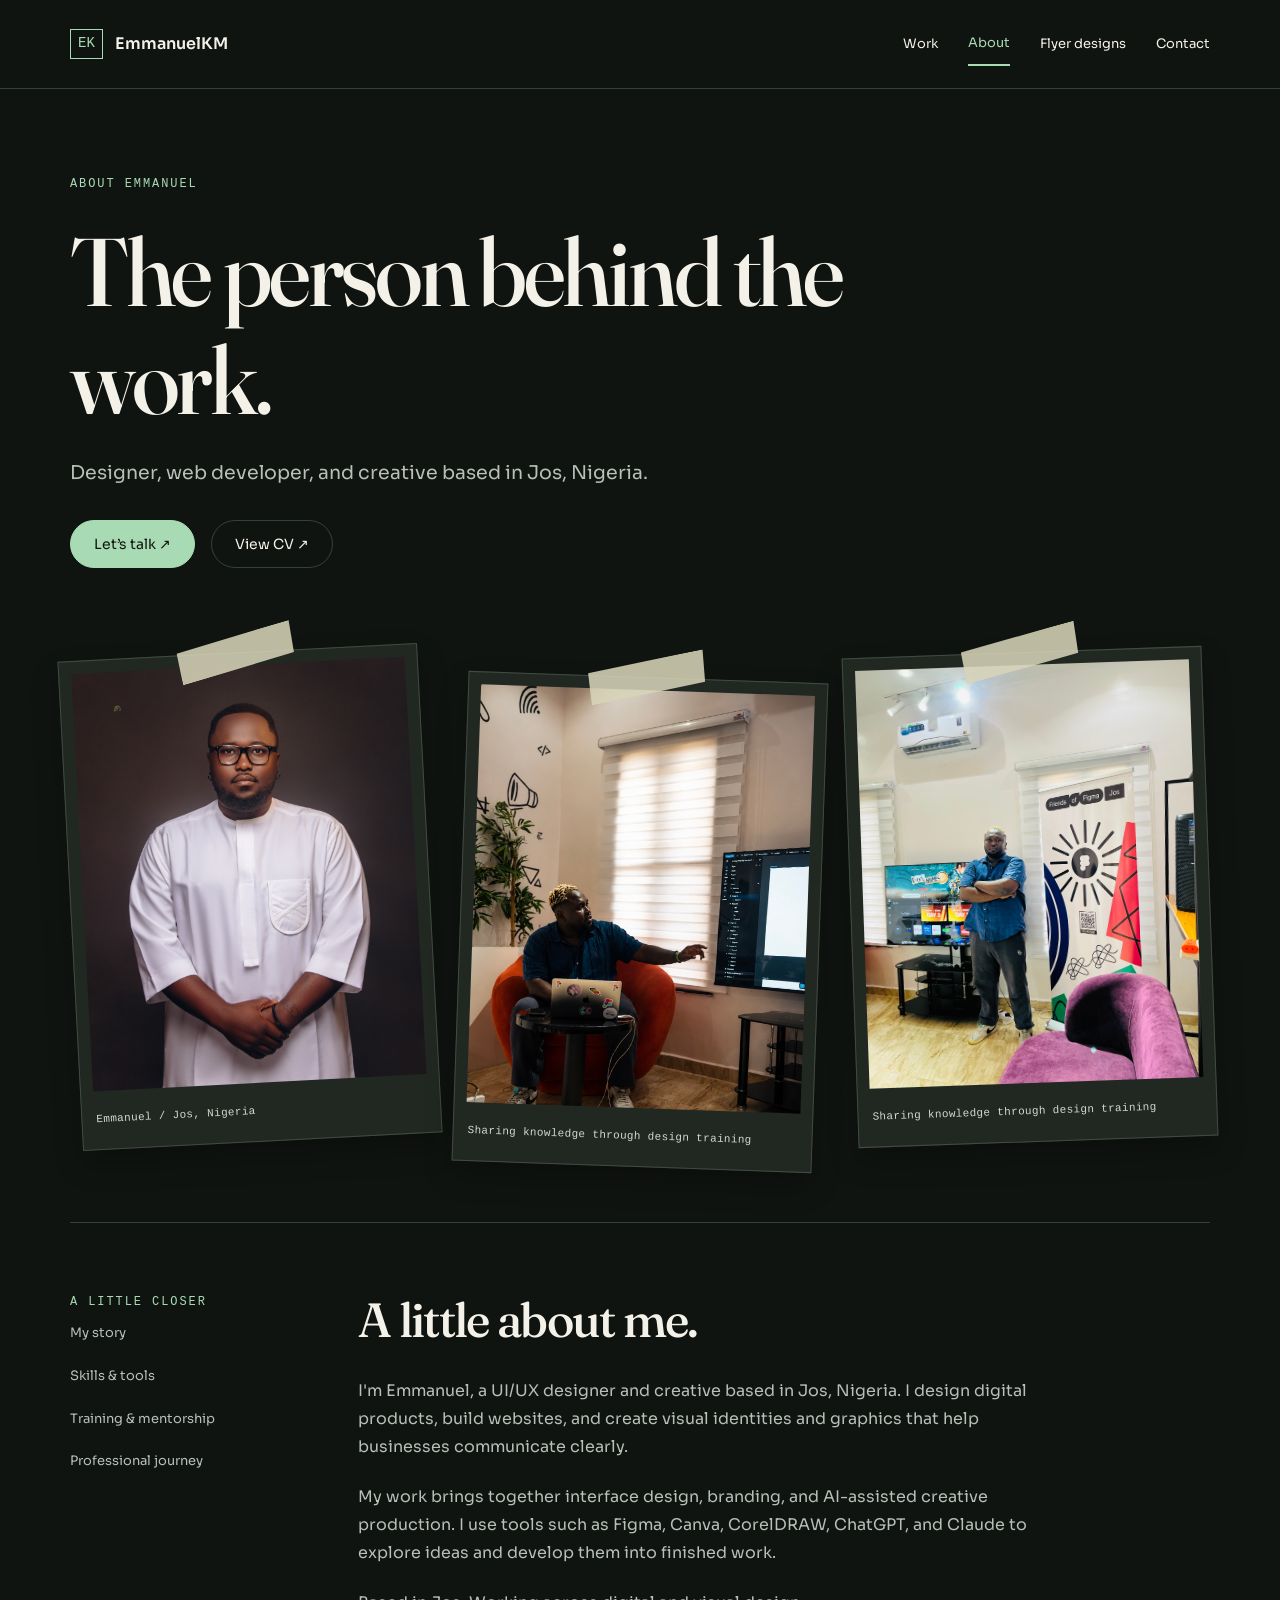
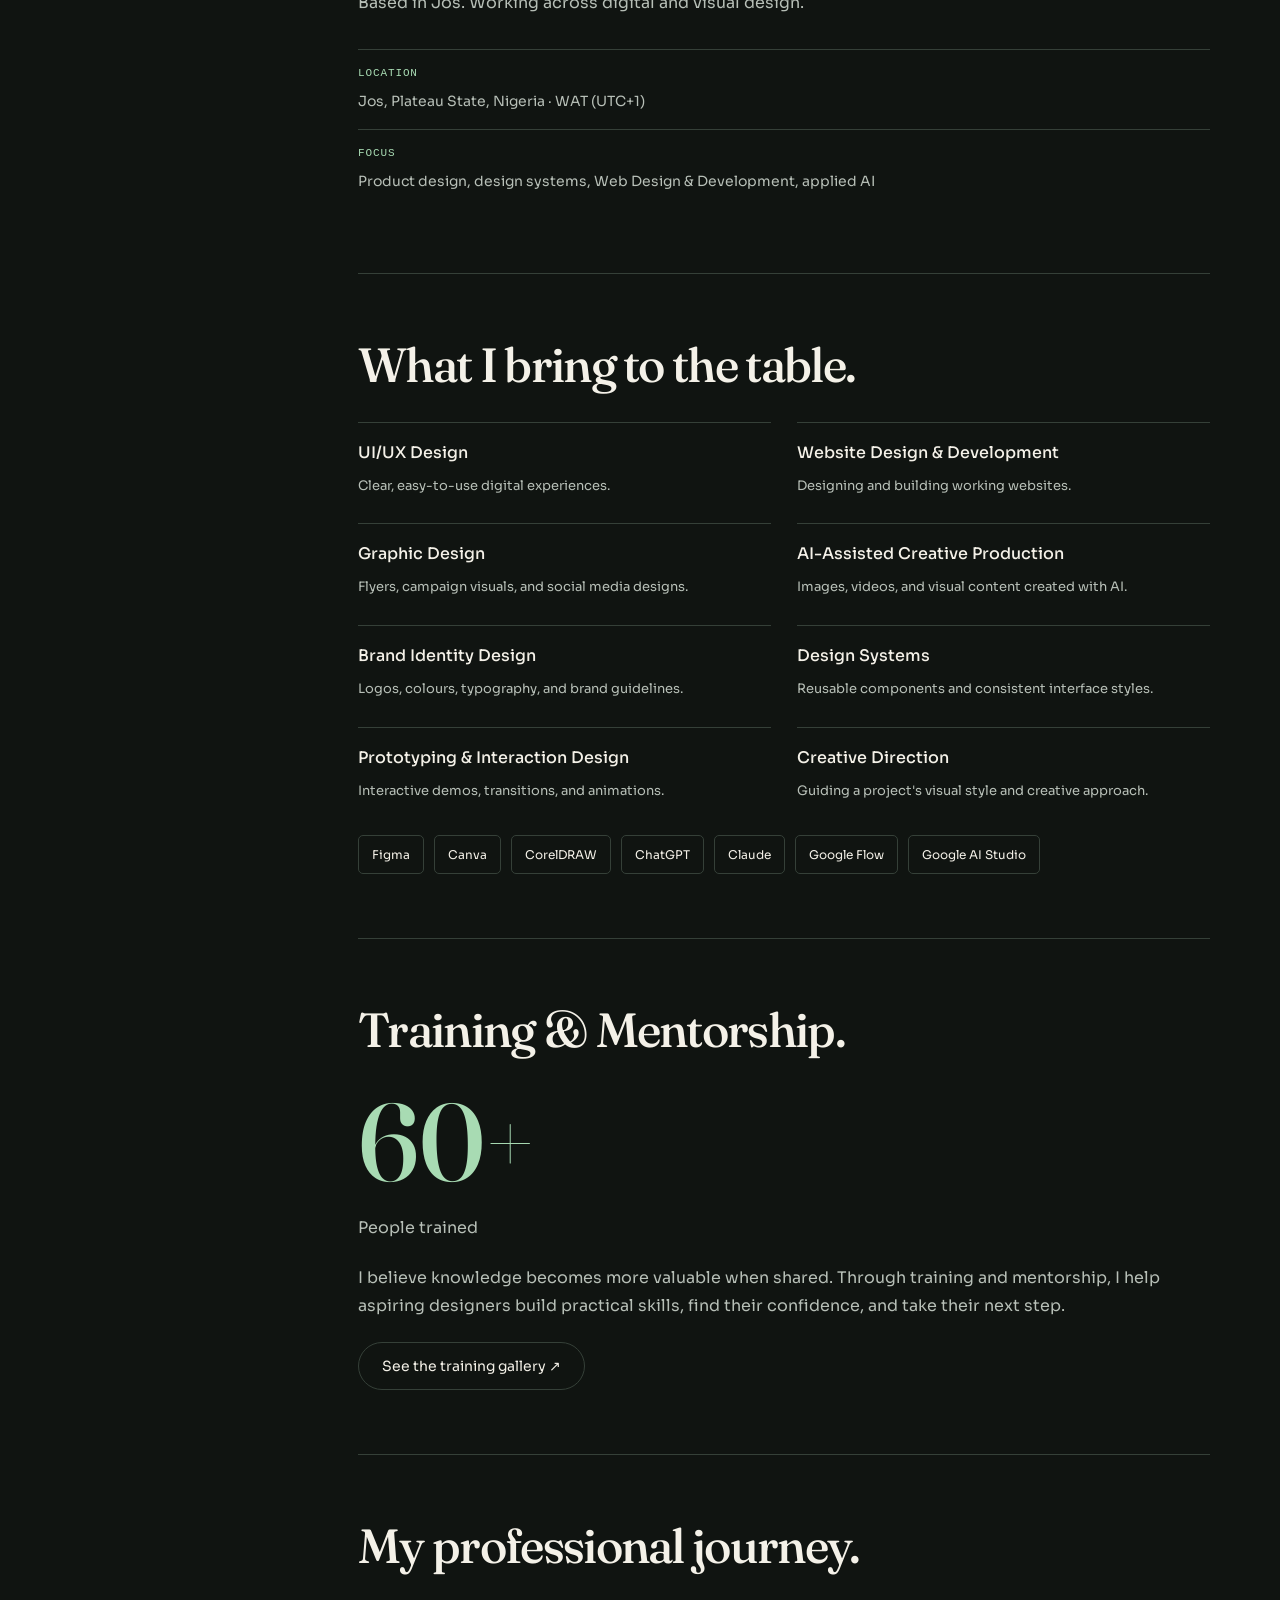
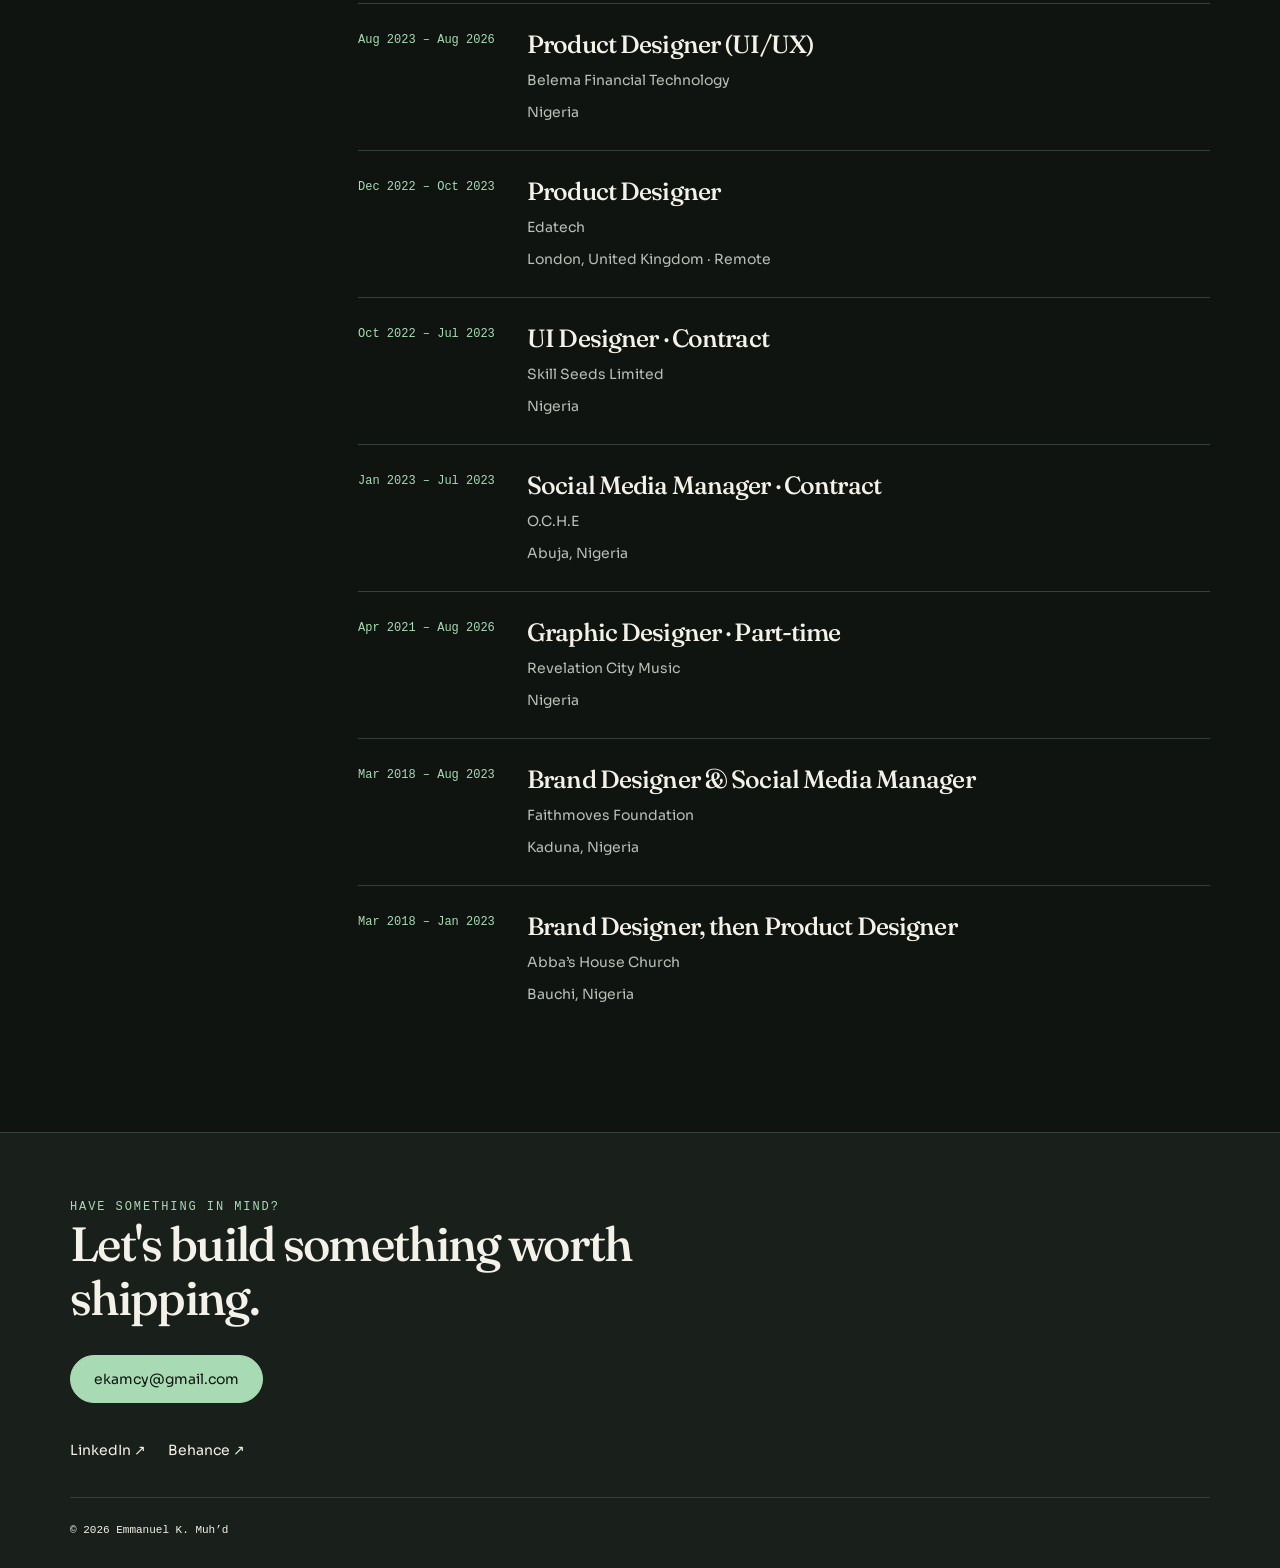
==== about.html @ 8c44e09f "Create dedicated editorial About page with editable story and experience" ====
<!doctype html>
<html lang="en">
<head>
  <meta charset="utf-8">
  <meta name="viewport" content="width=device-width,initial-scale=1">
  <title>About — EmmanuelKM</title>
  <meta name="description" content="Meet Emmanuel, a UI/UX designer, web developer and creative based in Jos, Nigeria. Explore his work, skills and professional journey.">
  <link rel="canonical" href="https://emmanuelkm.netlify.app/about.html">
  <link rel="preconnect" href="https://fonts.googleapis.com">
  <link rel="stylesheet" href="https://fonts.googleapis.com/css2?family=Fraunces:opsz,wght@9..144,400;9..144,500&family=Sora:wght@400;500;600&display=swap">
  <link rel="stylesheet" href="/about.css">
</head>
<body>
  <a class="skip" href="#main">Skip to content</a>

  <header>
    <div class="wrap nav">
      <a class="brand" href="/" aria-label="EmmanuelKM home">
        <span class="monogram" id="brandMark">EK</span>
        <span id="brandName">EmmanuelKM</span>
      </a>
      <button class="menu" id="menu"
        aria-expanded="false" aria-controls="navigation">Menu</button>
      <nav id="navigation" aria-label="Main navigation">
        <a href="/#work">Work</a>
        <a href="/about.html" aria-current="page">About</a>
        <a href="/#flyers">Flyer designs</a>
        <a href="/#contact">Contact</a>
      </nav>
    </div>
  </header>

  <main id="main" class="wrap">
    <section class="hero">
      <div class="eyebrow" id="eyebrow">ABOUT EMMANUEL</div>
      <h1 id="title">The person behind the work.</h1>
      <p class="intro" id="intro">
        Designer, web developer, and creative based in Jos, Nigeria.
      </p>
      <div class="actions">
        <a class="button primary" href="/#contact">Let’s talk ↗</a>
        <a class="button" id="cv" hidden>View CV ↗</a>
      </div>
      <div class="photos" id="photos"></div>
    </section>

    <div class="layout">
      <aside class="contents" aria-label="On this page">
        <div class="eyebrow">A LITTLE CLOSER</div>
        <a href="#story">My story</a>
        <a href="#skills">Skills & tools</a>
        <a href="#training">Training & mentorship</a>
        <a href="#journey">Professional journey</a>
      </aside>

      <div>
        <section class="chapter" id="story">
          <h2 id="storyTitle">A little about me.</h2>
          <div class="prose" id="bio"></div>
          <p id="note"></p>
          <dl class="specs" id="specs"></dl>
        </section>

        <div id="chapters"></div>

        <section class="chapter" id="skills">
          <h2>What I bring to the table.</h2>
          <div class="skillgrid" id="skillsList"></div>
          <div class="tools" id="tools" aria-label="Tools I use"></div>
        </section>

        <section class="chapter" id="training">
          <h2 id="trainingTitle">Training & mentorship.</h2>
          <div class="count" id="count"></div>
          <p id="countLabel">People trained</p>
          <p id="trainingIntro"></p>
          <a class="button" href="/#trainingMentorship">
            See the training gallery ↗
          </a>
        </section>

        <section class="chapter" id="journey">
          <h2>My professional journey.</h2>
          <div id="experience"></div>
        </section>
      </div>
    </div>

    <noscript>
      <p>
        I'm Emmanuel, a UI/UX designer and creative based in Jos, Nigeria.
        For my experience and work, please
        <a href="/#contact">get in touch</a>.
      </p>
    </noscript>
  </main>

  <footer class="footer">
    <div class="wrap">
      <div class="eyebrow">HAVE SOMETHING IN MIND?</div>
      <h2 id="contactTitle">Let’s build something worth shipping.</h2>
      <a class="button primary" id="email" href="/#contact">
        Get in touch
      </a>
      <div class="footerlinks" id="social"></div>
      <div class="copyright" id="copyright">EmmanuelKM</div>
    </div>
  </footer>

  <script id="initialData" type="application/json">{"brand": {"initials": "EK", "name": "EmmanuelKM"}, "hero": {"eyebrow": "BASED IN JOS, PLATEAU STATE, NIGERIA · OPEN TO SELECT PROJECTS", "name": "Emmanuel K. Muh’d", "role": "Product & UI/UX designer building interfaces, design systems, and the AI-assisted tools that speed up creative work.", "disciplines": ["UI/UX & Product Design", "Web Design & Development", "AI-Assisted Creative Solutions", "Graphic Design", "Creative Direction & Strategy"], "primaryCta": {"label": "View selected work", "href": "#work"}, "secondaryCta": {"label": "Get in touch", "href": "#contact"}}, "about": {"frameLabel": "Frame — Profile", "bio": ["I'm Emmanuel, a UI/UX designer and creative based in Jos, Nigeria. I design digital products, build websites, and create visual identities and graphics that help businesses communicate clearly.", "My work brings together interface design, branding, and AI-assisted creative production. I use tools such as Figma, Canva, CorelDRAW, ChatGPT, and Claude to explore ideas and develop them into finished work."], "initials": "EK", "photo": "/content/uploads/img_3716-1.jpg", "note": "Based in Jos. Working across digital and visual design.", "sectionTag": "01 — About", "specs": [{"key": "LOCATION", "value": "Jos, Plateau State, Nigeria · WAT (UTC+1)"}, {"key": "FOCUS", "value": "Product design, design systems, Web Design & Development, applied AI"}], "title": "A little about me.", "frameRatio": "4:5"}, "work": {"sectionTag": "02 — Selected work", "title": "Selected Projects", "note": "A selection of websites and digital experiences I've designed.", "items": [{"frame": "FRAME 01", "published": true, "title": "Ineba Gogo MFB", "tags": ["Fintech", "Design systems"], "caseStudy": {"role": "Website Designer — responsible for the website’s visual design and interface layouts.", "problem": "Ineba Gogo Microfinance Bank needed a new website where prospective customers could find the business, understand its services, and learn how to open an account. The design needed to introduce the bank clearly and make its personal and business banking offerings easy to explore.", "decisions": "I organised the content into distinct sections covering the bank, its services, its values, and its banking products. This gives visitors a clear path from learning about the business to exploring a relevant service.\n\nThe interface combines dark backgrounds, lighter content sections, and bright accents to distinguish information and highlight calls to action. Product cards separate personal and business banking, while icons support the service descriptions and values.\n\nOn mobile, the content follows a single-column layout with stacked cards and a compact navigation menu.", "result": "The new website gave people a place to discover the bank, understand what it offers, and find a route to opening an account. It established an online presence that supports both learning about the business and taking the next step towards becoming a customer.", "gallery": [{"image": "/content/uploads/img_1887.jpg", "caption": "Mobile overview introducing the bank and its financial services"}, {"image": "/content/uploads/img_1888.jpg", "caption": "Core values presented as individual cards on mobile."}, {"image": "/content/uploads/img_1889.jpg", "caption": "Mobile product cards for exploring personal and business banking."}]}, "link": "https://igmfb.com/", "image": "/content/uploads/screenshot-2026-09-25-at-11.08.40 am.png", "description": "A new website for Ineba Gogo Microfinance Bank, helping visitors discover the bank, understand its services, and take the next step towards opening an account.", "category": "UI/UX & PRODUCT"}, {"frame": "FRAME 02", "category": "FINTECH WEBSITE DESIGN ", "title": "Belema Fintech Website", "description": "I designed the Belema Fintech website to showcase its payment solutions and build confidence with potential business clients. The design pairs a dark interface with vibrant lime accents, bold typography, and technology-inspired imagery to create a modern visual identity. Clear navigation, prominent trust indicators, and a focused “Talk to Sales” call to action help visitors explore the company’s offerings and connect with its team.", "tags": ["Fintech", "Website design"], "link": "https://belemafintech.com/", "image": "/content/uploads/screenshot-2026-09-25-at-12.29.29 pm.png"}, {"frame": "FRAME 03", "category": "AI & GRAPHIC DESIGN", "title": "Generative brand toolkit", "description": "An internal tool that turns a brand's tokens into on-demand social templates, pairing a layout model with a human-in-the-loop review step.", "tags": ["AI tooling", "Brand systems"], "link": "#contact", "published": false}, {"frame": "FRAME 04", "category": "CREATIVE DIRECTION", "title": "Product launch direction", "description": "Creative direction for a fintech product launch — naming, visual system, and the campaign that introduced it to market.", "tags": ["Strategy", "Campaign"], "link": "#contact", "published": false}]}, "skills": {"sectionTag": "Skills & tools", "title": "What I do. What I use.", "note": "Design, development, and creative production.", "groups": [{"name": "My skills", "swatch": "accent", "items": [{"label": "UI/UX Design", "tag": "Clear, easy-to-use digital experiences."}, {"label": "Website Design & Development", "tag": "Designing and building working websites."}, {"label": "Graphic Design", "tag": "Flyers, campaign visuals, and social media designs."}, {"label": "AI-Assisted Creative Production", "tag": "Images, videos, and visual content created with AI."}, {"label": "Brand Identity Design", "tag": "Logos, colours, typography, and brand guidelines."}, {"label": "Design Systems", "tag": "Reusable components and consistent interface styles."}, {"label": "Prototyping & Interaction Design", "tag": "Interactive demos, transitions, and animations."}, {"label": "Creative Direction", "tag": "Guiding a project's visual style and creative approach."}]}, {"name": "Tools I use", "swatch": "accent", "items": [{"label": "Figma", "tag": "Figma"}, {"label": "Canva", "tag": "Canva"}, {"label": "CorelDRAW", "tag": "CorelDRAW"}, {"label": "ChatGPT", "tag": "ChatGPT"}, {"label": "Claude", "tag": "Claude"}, {"label": "Google Flow", "tag": "Google Flow"}, {"label": "Google AI Studio", "tag": "Google AI Studio"}]}]}, "contact": {"sectionTag": "04 — Contact", "title": "Let's build something worth shipping.", "email": "ekamcy@gmail.com", "links": [{"label": "Instagram", "href": "#"}, {"label": "X / Twitter", "href": "#"}, {"label": "LinkedIn", "href": "https://www.linkedin.com/in/emmanuel-k-b25b15231"}, {"label": "Behance", "href": "https://www.behance.net/elkamcy"}], "status": "OPEN TO SELECT PROJECTS", "copyright": "© 2026 Emmanuel K. Muh’d", "cv": "/content/uploads/emmanuel_kamal_muhammed_cv.pdf", "phone": "+234 813 040 0445"}, "flyers": {"items": [{"image": "/content/uploads/mauludd.png", "title": "Maulud Flyer Design"}]}, "training": {"title": "Training & Mentorship.", "count": 60, "showPlus": true, "introduction": "I believe knowledge becomes more valuable when shared. Through training and mentorship, I help aspiring designers build practical skills, find their confidence, and take their next step.", "photos": [{"focus": "center", "image": "/content/uploads/47ef7b2b-fc54-4b06-a80f-74c30d56b724.jpg"}, {"focus": "center", "image": "/content/uploads/img_0633.jpg"}, {"focus": "center", "image": "/content/uploads/59e5b7ad-2c59-4bef-b345-a58ae338b1af.jpg"}, {"focus": "center", "image": "/content/uploads/img_1878.jpg"}, {"focus": "center", "image": "/content/uploads/img_1879.jpg"}, {"focus": "center", "image": "/content/uploads/img_1880.jpg"}]}, "aboutPage": {"title": "The person behind the work.", "eyebrow": "ABOUT EMMANUEL", "intro": "Designer, web developer, and creative based in Jos, Nigeria.", "storyTitle": "A little about me.", "chapters": [], "photos": [{"image": "/content/uploads/img_3716-1.jpg", "caption": "Emmanuel / Jos, Nigeria", "focus": "center"}, {"image": "/content/uploads/47ef7b2b-fc54-4b06-a80f-74c30d56b724.jpg", "caption": "Sharing knowledge through design training", "focus": "center"}, {"image": "/content/uploads/img_0633.jpg", "caption": "Sharing knowledge through design training", "focus": "center"}], "experience": [{"company": "Belema Financial Technology", "role": "Product Designer (UI/UX)", "dates": "Aug 2023 – Aug 2026", "location": "Nigeria"}, {"company": "Edatech", "role": "Product Designer", "dates": "Dec 2022 – Oct 2023", "location": "London, United Kingdom · Remote"}, {"company": "Skill Seeds Limited", "role": "UI Designer · Contract", "dates": "Oct 2022 – Jul 2023", "location": "Nigeria"}, {"company": "O.C.H.E", "role": "Social Media Manager · Contract", "dates": "Jan 2023 – Jul 2023", "location": "Abuja, Nigeria"}, {"company": "Revelation City Music", "role": "Graphic Designer · Part-time", "dates": "Apr 2021 – Aug 2026", "location": "Nigeria"}, {"company": "Faithmoves Foundation", "role": "Brand Designer & Social Media Manager", "dates": "Mar 2018 – Aug 2023", "location": "Kaduna, Nigeria"}, {"company": "Abba’s House Church", "role": "Brand Designer, then Product Designer", "dates": "Mar 2018 – Jan 2023", "location": "Bauchi, Nigeria"}]}}</script>
  <script src="/about.js" defer></script>
</body>
</html>
---- about.css ----
:root {
  color-scheme:dark;
  --bg:#101411;
  --panel:#19201b;
  --ink:#f4f1e8;
  --muted:#b7bfb7;
  --accent:#a8dbb3;
  --line:#354038;
}
* {box-sizing:border-box}
html {scroll-behavior:smooth;scroll-padding-top:110px}
body {
  margin:0;background:var(--bg);color:var(--ink);
  font:16px/1.75 "Sora",sans-serif;
}
a {color:inherit;text-decoration:none}
button {font:inherit}
a:focus-visible,button:focus-visible {
  outline:3px solid var(--accent);outline-offset:6px;
}
[hidden] {display:none!important}
.wrap {width:min(1140px,calc(100% - 56px));margin:auto}
header {border-bottom:1px solid var(--line);background:var(--bg)}
.nav {
  min-height:88px;display:flex;align-items:center;
  justify-content:space-between;gap:24px;
}
.brand {display:flex;align-items:center;gap:12px;font-weight:600}
.monogram {
  border:1px solid var(--accent);padding:2px 7px;
  color:var(--accent);font:14px/1.7 monospace;
}
nav {display:flex;gap:30px;align-items:center}
nav a {
  font-size:13px;min-height:44px;
  display:inline-flex;align-items:center;
}
nav [aria-current] {
  color:var(--accent);border-bottom:2px solid var(--accent);
}
.menu {
  display:none;background:none;color:var(--ink);
  border:1px solid var(--line);padding:9px 15px;
}
.skip {
  position:absolute;top:-100px;left:20px;
  background:var(--ink);color:var(--bg);padding:12px;z-index:9;
}
.skip:focus {top:10px}
.eyebrow {
  font:12px/1.6 monospace;letter-spacing:.16em;
  color:var(--accent);text-transform:uppercase;
}
h1,h2,h3 {
  font-family:"Fraunces",Georgia,serif;
  font-weight:500;line-height:1.12;letter-spacing:-.035em;
}
h1 {
  font-size:clamp(48px,7.5vw,96px);
  max-width:850px;margin:24px 0;
}
h2 {font-size:clamp(30px,4vw,48px);margin:0 0 30px}
h3 {font-size:25px;margin:0 0 10px}
p {color:var(--muted);margin:0 0 22px}
.hero {padding:86px 0 0}
.intro {font-size:19px;max-width:600px}
.actions {display:flex;gap:16px;flex-wrap:wrap;margin-top:30px}
.button {
  display:inline-flex;min-height:48px;align-items:center;
  justify-content:center;padding:10px 23px;
  border:1px solid var(--line);border-radius:999px;font-size:14px;
}
.primary {
  background:var(--accent);color:var(--bg);
  border-color:var(--accent);
}
.button:hover {border-color:var(--accent)}
.photos {
  display:grid;grid-template-columns:repeat(3,minmax(0,1fr));
  gap:30px;margin:84px 0 80px;
}
.photo {
  position:relative;background:#202821;padding:12px 12px 0;
  margin:0;border:1px solid #404b41;transform:rotate(-3deg);
  box-shadow:0 14px 28px #0004;
}
.photo:nth-child(2) {transform:translateY(25px) rotate(2deg)}
.photo:nth-child(3) {transform:rotate(-2deg)}
.photo:before {
  content:"";position:absolute;z-index:1;top:-18px;left:33%;
  width:34%;height:34px;transform:rotate(-13deg);
  background:#d8d4b9dc;
  clip-path:polygon(2% 5%,98% 0,95% 95%,0 100%);
}
.photo img {
  display:block;width:100%;aspect-ratio:4/5;
  height:auto;object-fit:cover;
}
.photo figcaption {
  font:11px/1.5 monospace;letter-spacing:.03em;min-height:58px;
  display:flex;align-items:center;padding:10px 2px;color:#d3d9d1;
}
.layout {
  display:grid;grid-template-columns:210px minmax(0,1fr);
  gap:78px;padding:70px 0 100px;border-top:1px solid var(--line);
}
.contents {align-self:start;position:sticky;top:32px}
.contents a {
  display:block;color:var(--muted);font-size:13px;padding:10px 0;
}
.contents a:hover {color:var(--accent)}
.chapter {
  padding-bottom:64px;margin-bottom:64px;
  border-bottom:1px solid var(--line);
}
.chapter:last-child {margin-bottom:0;padding-bottom:0;border-bottom:0}
.prose {max-width:710px;white-space:pre-line}
.specs {margin:32px 0 0}
.spec {padding:15px 0;border-top:1px solid var(--line)}
dt {
  font:11px/1.6 monospace;color:var(--accent);letter-spacing:.08em;
}
dd {margin:7px 0 0;color:var(--muted);font-size:14px}
.skillgrid {display:grid;grid-template-columns:1fr 1fr;gap:26px}
.skill {border-top:1px solid var(--line);padding-top:18px}
.skill h3 {font:500 16px/1.5 "Sora",sans-serif;letter-spacing:0}
.skill p {font-size:13px;margin:0}
.tools {display:flex;gap:10px;flex-wrap:wrap;margin-top:32px}
.tools span {
  border:1px solid var(--line);padding:8px 13px;
  font-size:12px;border-radius:5px;
}
.count {
  font:500 clamp(64px,9vw,110px)/1 "Fraunces",serif;
  color:var(--accent);margin:0 0 18px;
}
.experience {
  display:grid;grid-template-columns:145px 1fr;
  gap:24px;border-top:1px solid var(--line);padding:26px 0;
}
.date {font:12px/1.7 monospace;color:var(--accent)}
.experience h3 {font-size:25px}
.experience p {font-size:14px;margin:7px 0 0}
.footer {
  background:var(--panel);border-top:1px solid var(--line);
  padding:65px 0 28px;
}
.footer h2 {max-width:700px}
.footerlinks {
  display:flex;flex-wrap:wrap;gap:22px;margin:35px 0;font-size:14px;
}
.copyright {
  font:11px/1.6 monospace;border-top:1px solid var(--line);padding-top:24px;
}
@media(max-width:760px) {
  .wrap {width:calc(100% - 36px)}
  .nav {min-height:74px;flex-wrap:wrap;gap:0}
  .menu {display:block}
  .nav nav {
    display:none;width:100%;padding:12px 0 20px;
    flex-wrap:wrap;gap:12px 24px;
  }
  .nav nav.open {display:flex}
  .hero {padding-top:50px}
  .intro {font-size:16px}
  .photos {gap:12px;margin:62px 0}
  .photo {padding:6px 6px 0}
  .photo figcaption {font-size:9px;min-height:58px}
  .photo:before {height:24px;top:-13px}
  .photo:nth-child(2) {transform:translateY(12px) rotate(2deg)}
  .layout {grid-template-columns:1fr;gap:34px;padding-top:35px}
  .contents {position:static;display:flex;gap:8px 20px;flex-wrap:wrap}
  .contents .eyebrow {width:100%}
  .contents a {padding:5px 0}
  .chapter {margin-bottom:44px;padding-bottom:44px}
  .experience {grid-template-columns:1fr;gap:10px}
  .skillgrid {gap:20px}
  .footer {padding-top:45px}
}
@media(max-width:420px) {
  .photos {gap:8px}
  .photo figcaption {font-size:8px}
  .skillgrid {grid-template-columns:1fr}
}
@media(prefers-reduced-motion:reduce) {
  html {scroll-behavior:auto}
}
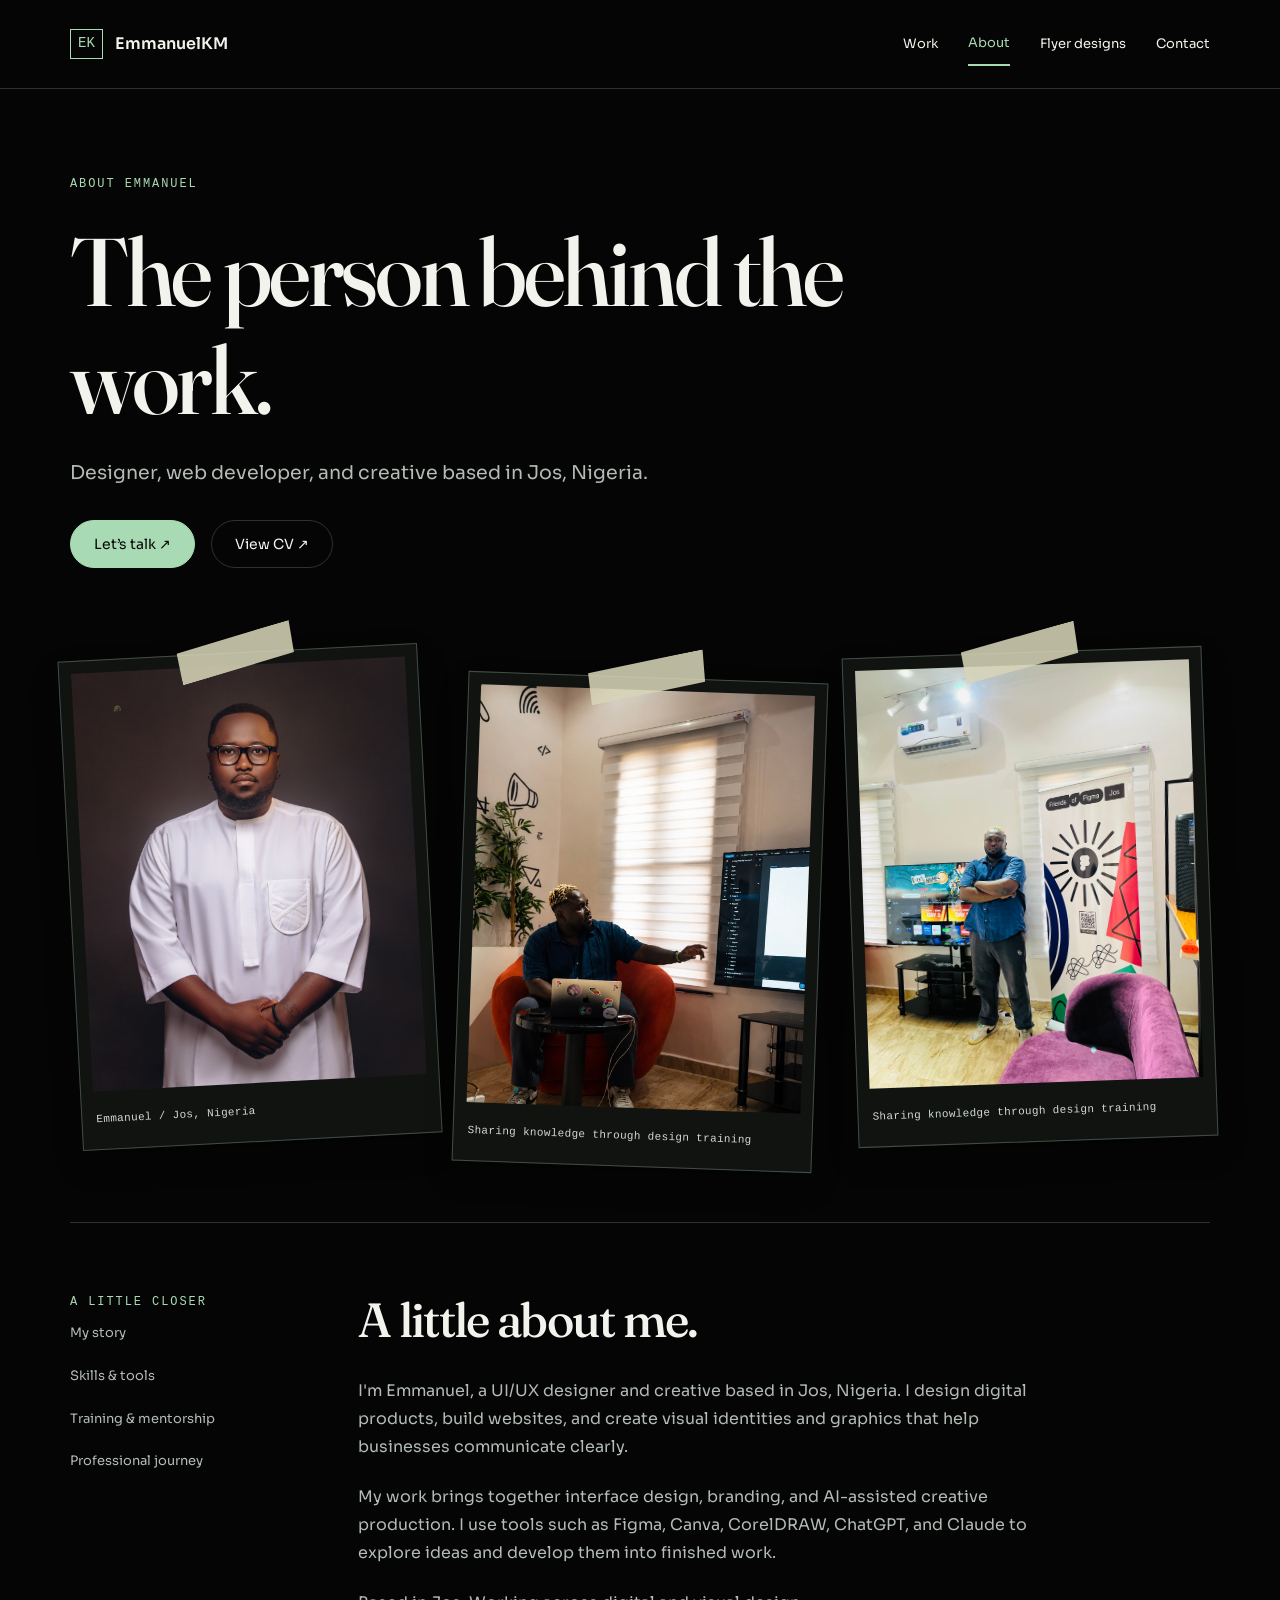
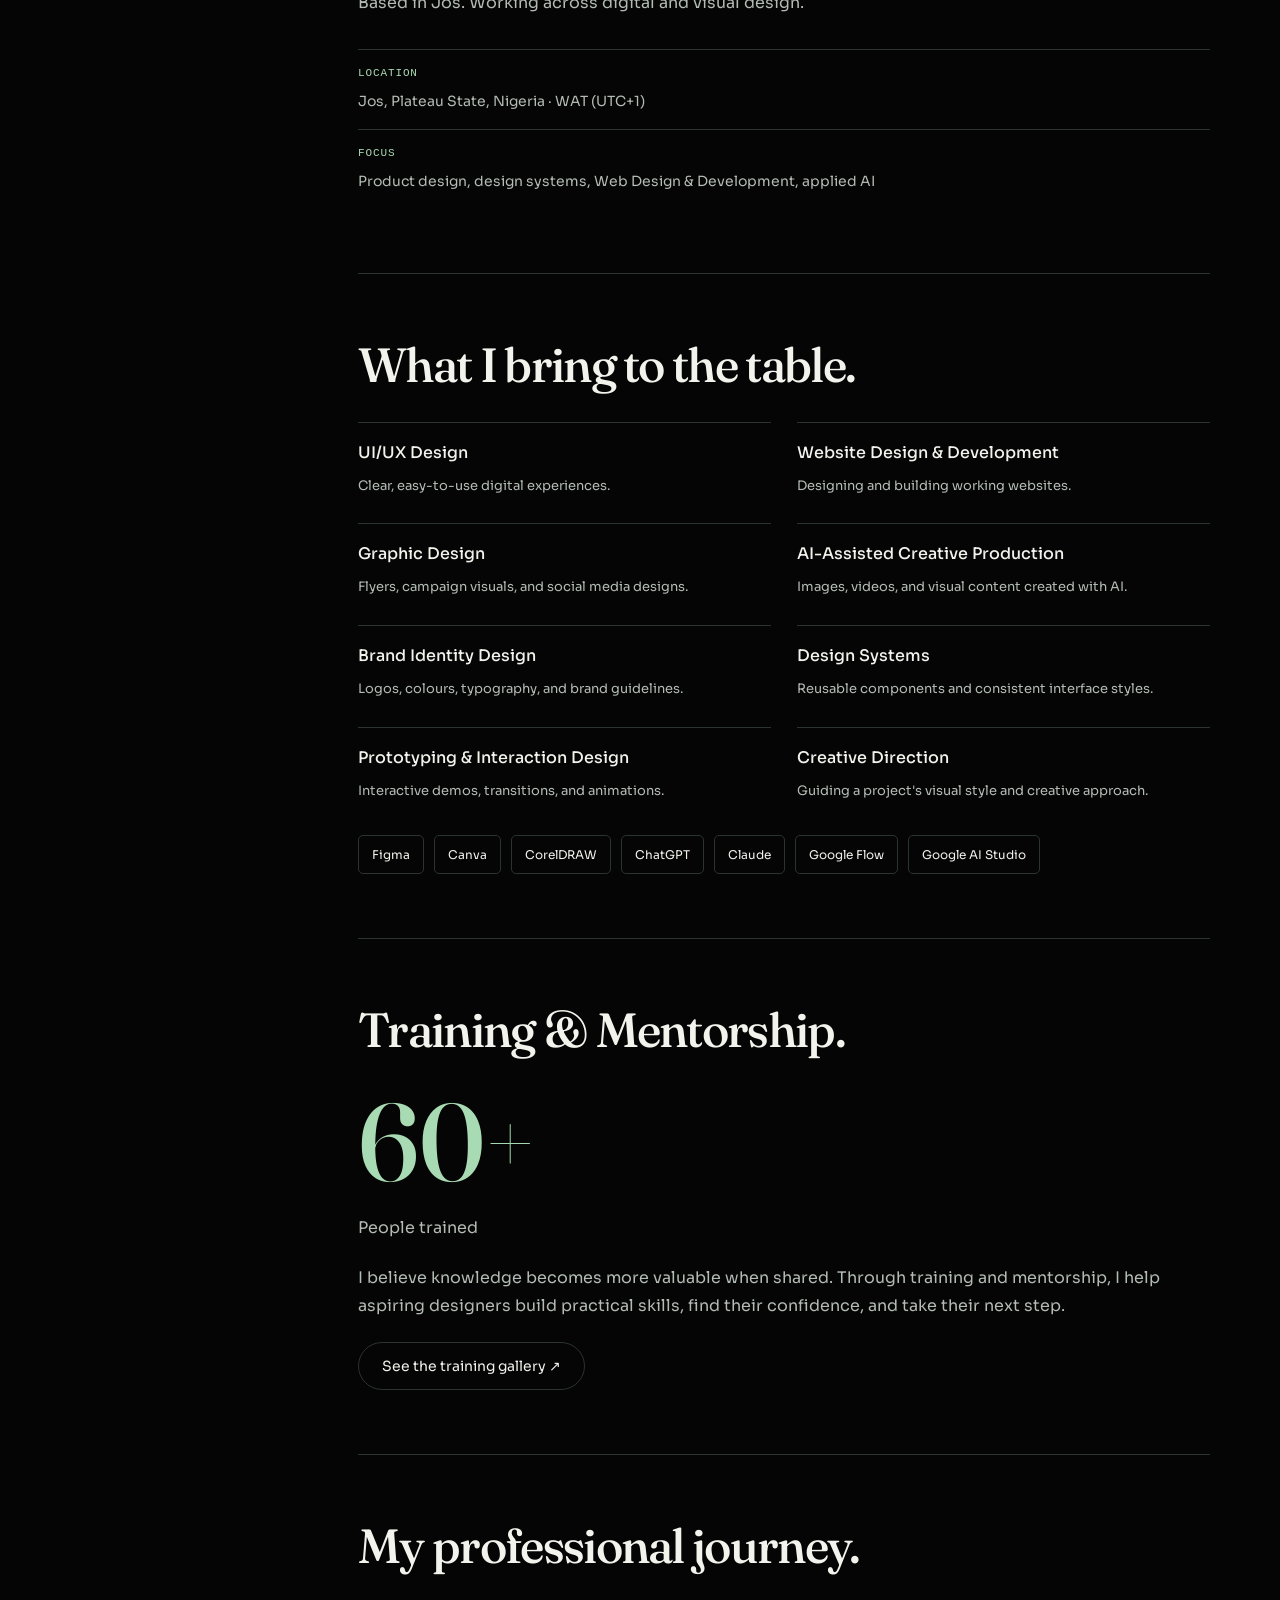
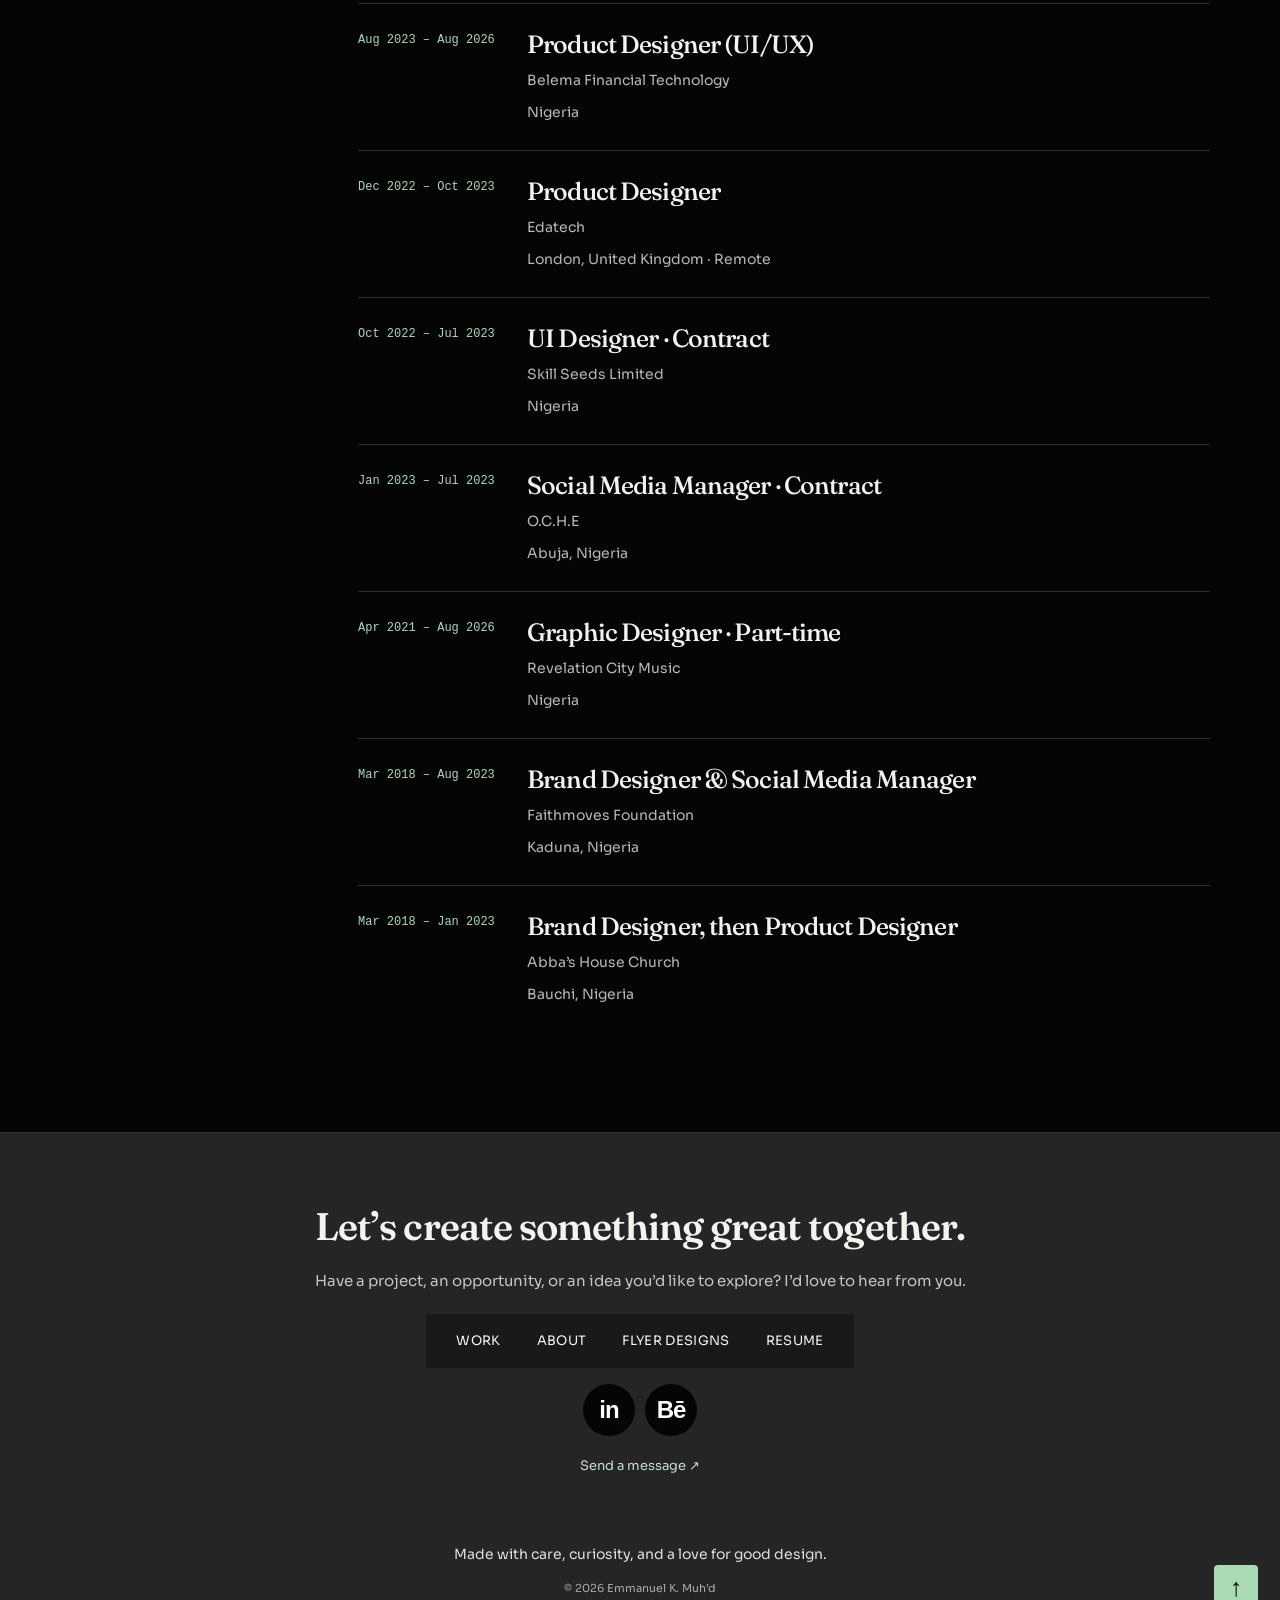
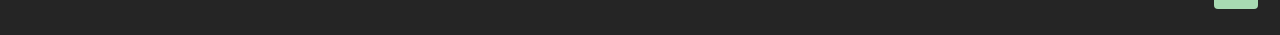
==== commit 5b45feab: "Unify centred footer across pages and soften hero portrait top edge" ====
--- a/about.html
+++ b/about.html
@@ -9,8 +9,11 @@
   <link rel="preconnect" href="https://fonts.googleapis.com">
   <link rel="stylesheet" href="https://fonts.googleapis.com/css2?family=Fraunces:opsz,wght@9..144,400;9..144,500&family=Sora:wght@400;500;600&display=swap">
   <link rel="stylesheet" href="/about.css">
+
+<link rel="stylesheet" href="/shared-footer.css">
+<script src="/shared-footer.js"></script>
 </head>
-<body>
+<body><div id="pageTop"></div>
   <a class="skip" href="#main">Skip to content</a>
 
   <header>
@@ -95,17 +98,32 @@
     </noscript>
   </main>
 
-  <footer class="footer">
-    <div class="wrap">
-      <div class="eyebrow">HAVE SOMETHING IN MIND?</div>
-      <h2 id="contactTitle">Let’s build something worth shipping.</h2>
-      <a class="button primary" id="email" href="/#contact">
-        Get in touch
-      </a>
-      <div class="footerlinks" id="social"></div>
-      <div class="copyright" id="copyright">EmmanuelKM</div>
-    </div>
-  </footer>
+  
+<footer id="contact" class="site-footer">
+  <div class="sf-inner">
+    <span id="contactTag" hidden></span>
+    <h2 id="contactTitle">Let’s create something great together.</h2>
+    <p id="footerIntro">
+      Have a project, an opportunity, or an idea you’d like to explore?
+      I’d love to hear from you.
+    </p>
+    <nav class="sf-nav" aria-label="Footer navigation">
+      <a href="/#work">Work</a>
+      <a href="/about.html">About</a>
+      <a href="/#flyers">Flyer designs</a>
+      <a id="footerCV" hidden>Resume</a>
+    </nav>
+    <div class="sf-socials" id="social"></div>
+    <a class="footer-message-link" id="email" href="/#footerMessage">Send a message ↗</a>
+    <p id="footerSignoff">
+      Made with care, curiosity, and a love for good design.
+    </p>
+    <small id="copyright"></small>
+    <span id="contactStatus" hidden></span>
+  </div>
+  <a class="sf-top" href="#pageTop" aria-label="Back to top">↑</a>
+</footer>
+
 
   <script id="initialData" type="application/json">{"brand": {"initials": "EK", "name": "EmmanuelKM"}, "hero": {"eyebrow": "BASED IN JOS, PLATEAU STATE, NIGERIA · OPEN TO SELECT PROJECTS", "name": "Emmanuel K. Muh’d", "role": "Product & UI/UX designer building interfaces, design systems, and the AI-assisted tools that speed up creative work.", "disciplines": ["UI/UX & Product Design", "Web Design & Development", "AI-Assisted Creative Solutions", "Graphic Design", "Creative Direction & Strategy"], "primaryCta": {"label": "View selected work", "href": "#work"}, "secondaryCta": {"label": "Get in touch", "href": "#contact"}}, "about": {"frameLabel": "Frame — Profile", "bio": ["I'm Emmanuel, a UI/UX designer and creative based in Jos, Nigeria. I design digital products, build websites, and create visual identities and graphics that help businesses communicate clearly.", "My work brings together interface design, branding, and AI-assisted creative production. I use tools such as Figma, Canva, CorelDRAW, ChatGPT, and Claude to explore ideas and develop them into finished work."], "initials": "EK", "photo": "/content/uploads/img_3716-1.jpg", "note": "Based in Jos. Working across digital and visual design.", "sectionTag": "01 — About", "specs": [{"key": "LOCATION", "value": "Jos, Plateau State, Nigeria · WAT (UTC+1)"}, {"key": "FOCUS", "value": "Product design, design systems, Web Design & Development, applied AI"}], "title": "A little about me.", "frameRatio": "4:5"}, "work": {"sectionTag": "02 — Selected work", "title": "Selected Projects", "note": "A selection of websites and digital experiences I've designed.", "items": [{"frame": "FRAME 01", "published": true, "title": "Ineba Gogo MFB", "tags": ["Fintech", "Design systems"], "caseStudy": {"role": "Website Designer — responsible for the website’s visual design and interface layouts.", "problem": "Ineba Gogo Microfinance Bank needed a new website where prospective customers could find the business, understand its services, and learn how to open an account. The design needed to introduce the bank clearly and make its personal and business banking offerings easy to explore.", "decisions": "I organised the content into distinct sections covering the bank, its services, its values, and its banking products. This gives visitors a clear path from learning about the business to exploring a relevant service.\n\nThe interface combines dark backgrounds, lighter content sections, and bright accents to distinguish information and highlight calls to action. Product cards separate personal and business banking, while icons support the service descriptions and values.\n\nOn mobile, the content follows a single-column layout with stacked cards and a compact navigation menu.", "result": "The new website gave people a place to discover the bank, understand what it offers, and find a route to opening an account. It established an online presence that supports both learning about the business and taking the next step towards becoming a customer.", "gallery": [{"image": "/content/uploads/img_1887.jpg", "caption": "Mobile overview introducing the bank and its financial services"}, {"image": "/content/uploads/img_1888.jpg", "caption": "Core values presented as individual cards on mobile."}, {"image": "/content/uploads/img_1889.jpg", "caption": "Mobile product cards for exploring personal and business banking."}]}, "link": "https://igmfb.com/", "image": "/content/uploads/screenshot-2026-09-25-at-11.08.40 am.png", "description": "A new website for Ineba Gogo Microfinance Bank, helping visitors discover the bank, understand its services, and take the next step towards opening an account.", "category": "UI/UX & PRODUCT"}, {"frame": "FRAME 02", "category": "FINTECH WEBSITE DESIGN ", "title": "Belema Fintech Website", "description": "I designed the Belema Fintech website to showcase its payment solutions and build confidence with potential business clients. The design pairs a dark interface with vibrant lime accents, bold typography, and technology-inspired imagery to create a modern visual identity. Clear navigation, prominent trust indicators, and a focused “Talk to Sales” call to action help visitors explore the company’s offerings and connect with its team.", "tags": ["Fintech", "Website design"], "link": "https://belemafintech.com/", "image": "/content/uploads/screenshot-2026-09-25-at-12.29.29 pm.png"}, {"frame": "FRAME 03", "category": "AI & GRAPHIC DESIGN", "title": "Generative brand toolkit", "description": "An internal tool that turns a brand's tokens into on-demand social templates, pairing a layout model with a human-in-the-loop review step.", "tags": ["AI tooling", "Brand systems"], "link": "#contact", "published": false}, {"frame": "FRAME 04", "category": "CREATIVE DIRECTION", "title": "Product launch direction", "description": "Creative direction for a fintech product launch — naming, visual system, and the campaign that introduced it to market.", "tags": ["Strategy", "Campaign"], "link": "#contact", "published": false}]}, "skills": {"sectionTag": "Skills & tools", "title": "What I do. What I use.", "note": "Design, development, and creative production.", "groups": [{"name": "My skills", "swatch": "accent", "items": [{"label": "UI/UX Design", "tag": "Clear, easy-to-use digital experiences."}, {"label": "Website Design & Development", "tag": "Designing and building working websites."}, {"label": "Graphic Design", "tag": "Flyers, campaign visuals, and social media designs."}, {"label": "AI-Assisted Creative Production", "tag": "Images, videos, and visual content created with AI."}, {"label": "Brand Identity Design", "tag": "Logos, colours, typography, and brand guidelines."}, {"label": "Design Systems", "tag": "Reusable components and consistent interface styles."}, {"label": "Prototyping & Interaction Design", "tag": "Interactive demos, transitions, and animations."}, {"label": "Creative Direction", "tag": "Guiding a project's visual style and creative approach."}]}, {"name": "Tools I use", "swatch": "accent", "items": [{"label": "Figma", "tag": "Figma"}, {"label": "Canva", "tag": "Canva"}, {"label": "CorelDRAW", "tag": "CorelDRAW"}, {"label": "ChatGPT", "tag": "ChatGPT"}, {"label": "Claude", "tag": "Claude"}, {"label": "Google Flow", "tag": "Google Flow"}, {"label": "Google AI Studio", "tag": "Google AI Studio"}]}]}, "contact": {"sectionTag": "04 — Contact", "title": "Let's build something worth shipping.", "email": "ekamcy@gmail.com", "links": [{"label": "Instagram", "href": "#"}, {"label": "X / Twitter", "href": "#"}, {"label": "LinkedIn", "href": "https://www.linkedin.com/in/emmanuel-k-b25b15231"}, {"label": "Behance", "href": "https://www.behance.net/elkamcy"}], "status": "OPEN TO SELECT PROJECTS", "copyright": "© 2026 Emmanuel K. Muh’d", "cv": "/content/uploads/emmanuel_kamal_muhammed_cv.pdf", "phone": "+234 813 040 0445"}, "flyers": {"items": [{"image": "/content/uploads/mauludd.png", "title": "Maulud Flyer Design"}]}, "training": {"title": "Training & Mentorship.", "count": 60, "showPlus": true, "introduction": "I believe knowledge becomes more valuable when shared. Through training and mentorship, I help aspiring designers build practical skills, find their confidence, and take their next step.", "photos": [{"focus": "center", "image": "/content/uploads/47ef7b2b-fc54-4b06-a80f-74c30d56b724.jpg"}, {"focus": "center", "image": "/content/uploads/img_0633.jpg"}, {"focus": "center", "image": "/content/uploads/59e5b7ad-2c59-4bef-b345-a58ae338b1af.jpg"}, {"focus": "center", "image": "/content/uploads/img_1878.jpg"}, {"focus": "center", "image": "/content/uploads/img_1879.jpg"}, {"focus": "center", "image": "/content/uploads/img_1880.jpg"}]}, "aboutPage": {"title": "The person behind the work.", "eyebrow": "ABOUT EMMANUEL", "intro": "Designer, web developer, and creative based in Jos, Nigeria.", "storyTitle": "A little about me.", "chapters": [], "photos": [{"image": "/content/uploads/img_3716-1.jpg", "caption": "Emmanuel / Jos, Nigeria", "focus": "center"}, {"image": "/content/uploads/47ef7b2b-fc54-4b06-a80f-74c30d56b724.jpg", "caption": "Sharing knowledge through design training", "focus": "center"}, {"image": "/content/uploads/img_0633.jpg", "caption": "Sharing knowledge through design training", "focus": "center"}], "experience": [{"company": "Belema Financial Technology", "role": "Product Designer (UI/UX)", "dates": "Aug 2023 – Aug 2026", "location": "Nigeria"}, {"company": "Edatech", "role": "Product Designer", "dates": "Dec 2022 – Oct 2023", "location": "London, United Kingdom · Remote"}, {"company": "Skill Seeds Limited", "role": "UI Designer · Contract", "dates": "Oct 2022 – Jul 2023", "location": "Nigeria"}, {"company": "O.C.H.E", "role": "Social Media Manager · Contract", "dates": "Jan 2023 – Jul 2023", "location": "Abuja, Nigeria"}, {"company": "Revelation City Music", "role": "Graphic Designer · Part-time", "dates": "Apr 2021 – Aug 2026", "location": "Nigeria"}, {"company": "Faithmoves Foundation", "role": "Brand Designer & Social Media Manager", "dates": "Mar 2018 – Aug 2023", "location": "Kaduna, Nigeria"}, {"company": "Abba’s House Church", "role": "Brand Designer, then Product Designer", "dates": "Mar 2018 – Jan 2023", "location": "Bauchi, Nigeria"}]}}</script>
   <script src="/about.js" defer></script>
--- a/about.css
+++ b/about.css
@@ -186,3 +186,30 @@
 @media(prefers-reduced-motion:reduce) {
   html {scroll-behavior:auto}
 }
+
+/* Unified black and mint palette */
+:root {
+  color-scheme:dark;
+  --bg:#050505;
+  --panel:#050505;
+  --ink:#f3f3ed;
+  --muted:#b3bbb5;
+  --accent:#a8dbb3;
+  --line:#2a332d;
+}
+html,body,header,main,.footer {
+  background:#050505;
+}
+.photo {
+  background:#101310;
+  border-color:#414d44;
+}
+.button.primary {
+  background:var(--accent);
+  color:#050505;
+  border-color:var(--accent);
+}
+.button.primary:hover {
+  background:#c2ebca;
+  border-color:#c2ebca;
+}
--- a/shared-footer.css
+++ b/shared-footer.css
@@ -0,0 +1,194 @@
+
+/* shared-footer-v1 */
+html {scroll-padding-top:110px}
+#pageTop {height:0;overflow:hidden}
+
+#contact.site-footer {
+  position:relative;
+  display:block;
+  background:#252525;
+  color:#f4f4ee;
+  border-top:1px solid #343434;
+  padding:70px 24px 36px;
+  text-align:center;
+}
+#contact.site-footer .sf-inner {
+  width:min(1120px,100%);
+  margin:0 auto;
+}
+#contact.site-footer #contactTitle {
+  max-width:100%;
+  margin:0 auto 18px;
+  color:#f4f4ee;
+  font-family:"Fraunces",Georgia,serif;
+  font-size:clamp(28px,3vw,42px);
+  font-weight:600;
+  line-height:1.2;
+  letter-spacing:-.025em;
+}
+#contact.site-footer #footerIntro {
+  max-width:920px;
+  margin:0 auto 20px;
+  color:#c4c4c4;
+  font:400 15px/1.8 "Sora",sans-serif;
+}
+#contact.site-footer .sf-nav {
+  display:flex;
+  justify-content:center;
+  align-items:center;
+  flex-wrap:wrap;
+  gap:0;
+  width:fit-content;
+  max-width:100%;
+  margin:0 auto 16px;
+  padding:3px 12px;
+  background:#191919;
+}
+#contact.site-footer .sf-nav a {
+  display:inline-flex;
+  align-items:center;
+  justify-content:center;
+  min-height:48px;
+  padding:10px 18px;
+  color:#f4f4ee;
+  font:400 13px/1.5 "Sora",sans-serif;
+  letter-spacing:.025em;
+  text-decoration:none;
+  text-transform:uppercase;
+  border:0;
+}
+#contact.site-footer .sf-nav a:hover {
+  color:#a8dbb3;
+}
+#contact.site-footer .sf-socials {
+  display:flex;
+  justify-content:center;
+  align-items:center;
+  gap:10px;
+  margin:0 auto;
+  padding:0;
+  border:0;
+}
+#contact.site-footer .sf-socials a {
+  display:flex;
+  align-items:center;
+  justify-content:center;
+  flex:none;
+  width:52px;
+  height:52px;
+  padding:0;
+  margin:0;
+  border:1px solid transparent;
+  border-radius:50%;
+  background:#050505;
+  color:#fff;
+  font:700 24px/1 Arial,sans-serif;
+  letter-spacing:-1px;
+  text-decoration:none;
+}
+#contact.site-footer .sf-socials a:hover {
+  color:#a8dbb3;
+  border-color:#a8dbb3;
+}
+#contact.site-footer .footer-message,
+#contact.site-footer .footer-message-link {
+  display:block;
+  width:fit-content;
+  max-width:100%;
+  margin:20px auto 0;
+  color:#c6dbcb;
+  font:400 13px/1.6 "Sora",sans-serif;
+}
+#contact.site-footer .footer-message[open] {
+  width:min(620px,100%);
+}
+#contact.site-footer summary {
+  cursor:pointer;
+  padding:8px 12px;
+}
+#contact.site-footer .footer-form-panel {
+  margin-top:20px;
+  text-align:left;
+}
+#contact.site-footer #contactForm {
+  display:flex;
+  flex-direction:column;
+  gap:20px;
+  width:100%;
+  max-width:none;
+  margin:0;
+  padding:24px;
+  background:#141714;
+  color:#f4f4ee;
+  border:1px solid #414d44;
+  border-radius:8px;
+}
+#contact.site-footer #contactForm .hp-field {
+  display:none;
+}
+#contact.site-footer #footerSignoff {
+  margin:65px auto 12px;
+  color:#dedede;
+  font:400 14px/1.8 "Sora",sans-serif;
+}
+#contact.site-footer small {
+  display:block;
+  color:#aaa;
+  font:400 11px/1.8 "Sora",sans-serif;
+}
+#contact.site-footer .sf-top {
+  position:absolute;
+  right:22px;
+  bottom:26px;
+  display:flex;
+  align-items:center;
+  justify-content:center;
+  width:44px;
+  height:44px;
+  border-radius:4px;
+  background:#a8dbb3;
+  color:#050505;
+  font:600 25px/1 sans-serif;
+  text-decoration:none;
+}
+#contact.site-footer a:focus-visible,
+#contact.site-footer summary:focus-visible {
+  outline:3px solid #a8dbb3;
+  outline-offset:5px;
+}
+#contact.site-footer [hidden] {display:none!important}
+
+#heroPortrait .hero-portrait-crop {
+  mask-image:linear-gradient(
+    to bottom,
+    transparent 0%,
+    rgba(0,0,0,.35) 6%,
+    #000 18%,
+    #000 45%,
+    rgba(0,0,0,.88) 58%,
+    rgba(0,0,0,.38) 78%,
+    transparent 98%
+  );
+  -webkit-mask-image:linear-gradient(
+    to bottom,
+    transparent 0%,
+    rgba(0,0,0,.35) 6%,
+    #000 18%,
+    #000 45%,
+    rgba(0,0,0,.88) 58%,
+    rgba(0,0,0,.38) 78%,
+    transparent 98%
+  );
+}
+@media(max-width:600px) {
+  #contact.site-footer {padding:50px 18px 88px}
+  #contact.site-footer #footerIntro {font-size:13px}
+  #contact.site-footer .sf-nav {
+    display:grid;
+    grid-template-columns:1fr 1fr;
+    width:min(360px,100%);
+  }
+  #contact.site-footer .sf-nav a {padding:12px;font-size:12px}
+  #contact.site-footer #footerSignoff {margin-top:42px;font-size:12px}
+  #contact.site-footer .sf-top {right:18px;bottom:20px}
+}
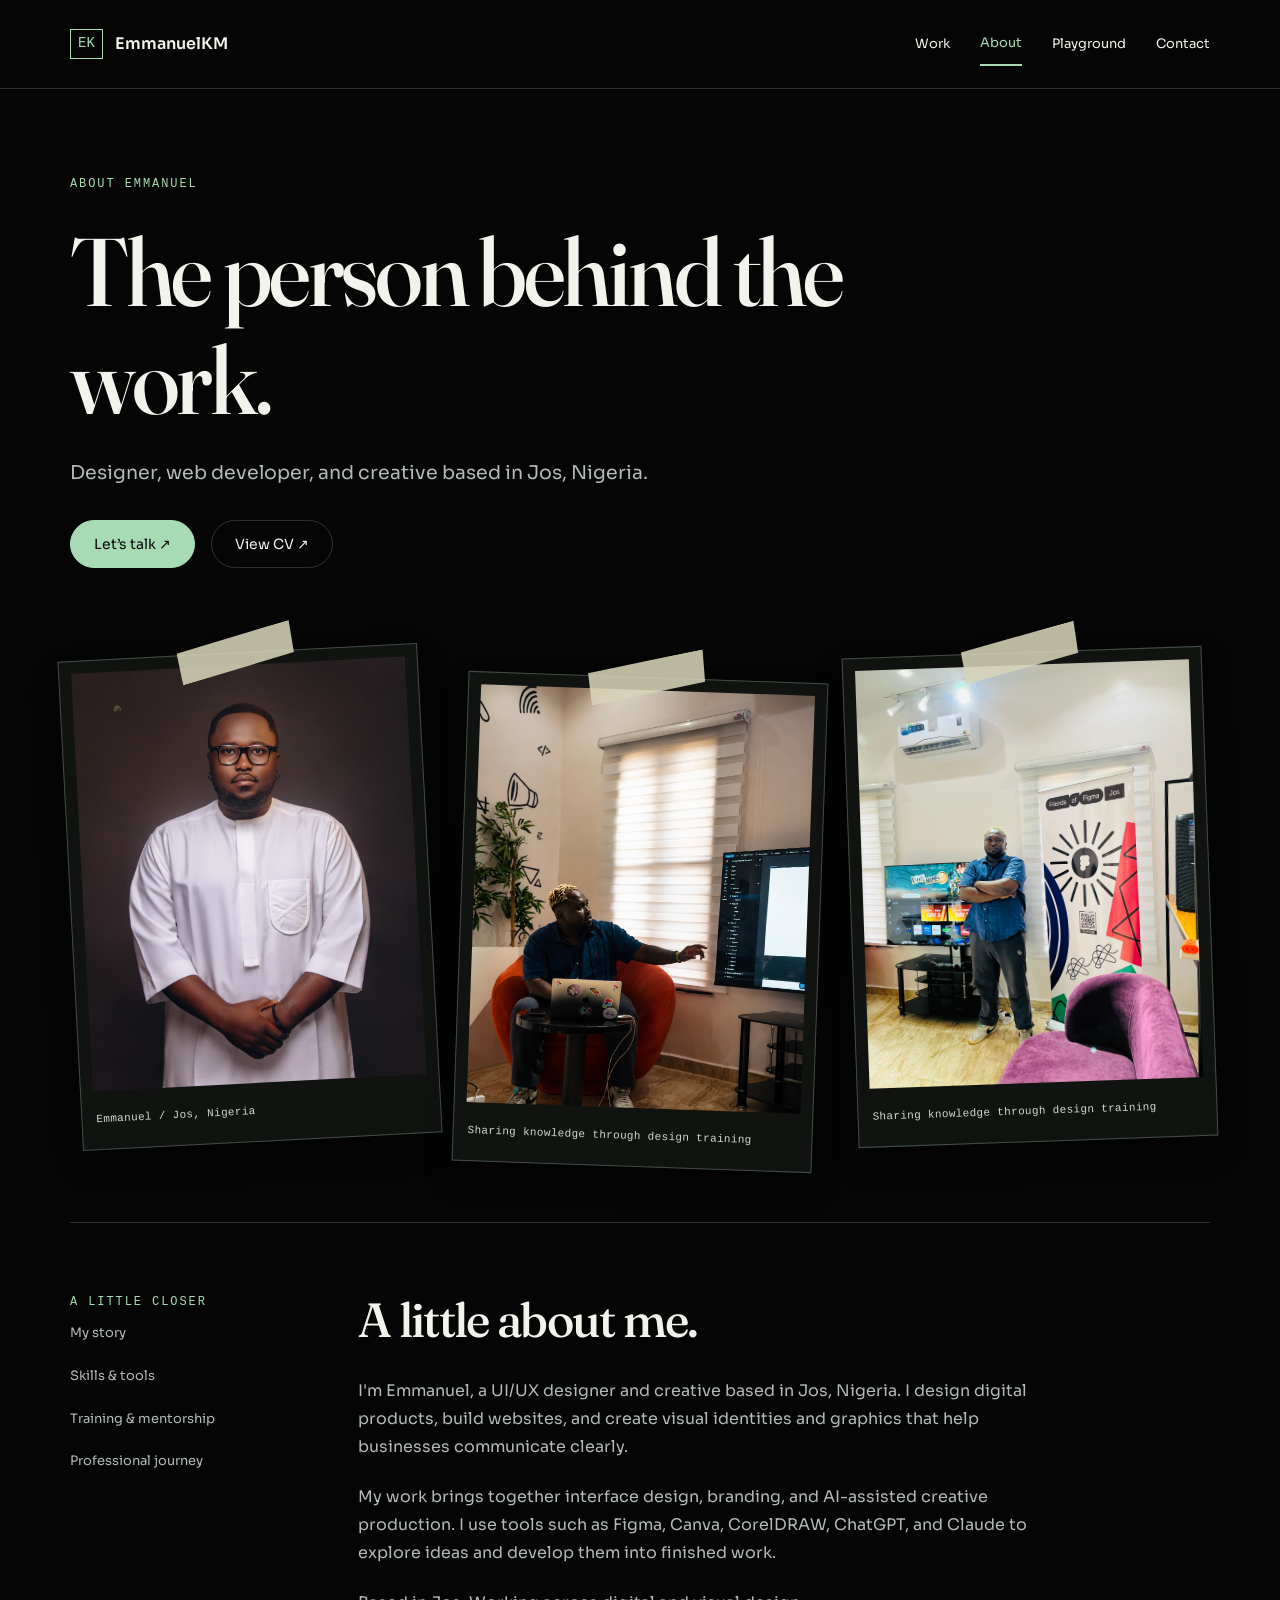
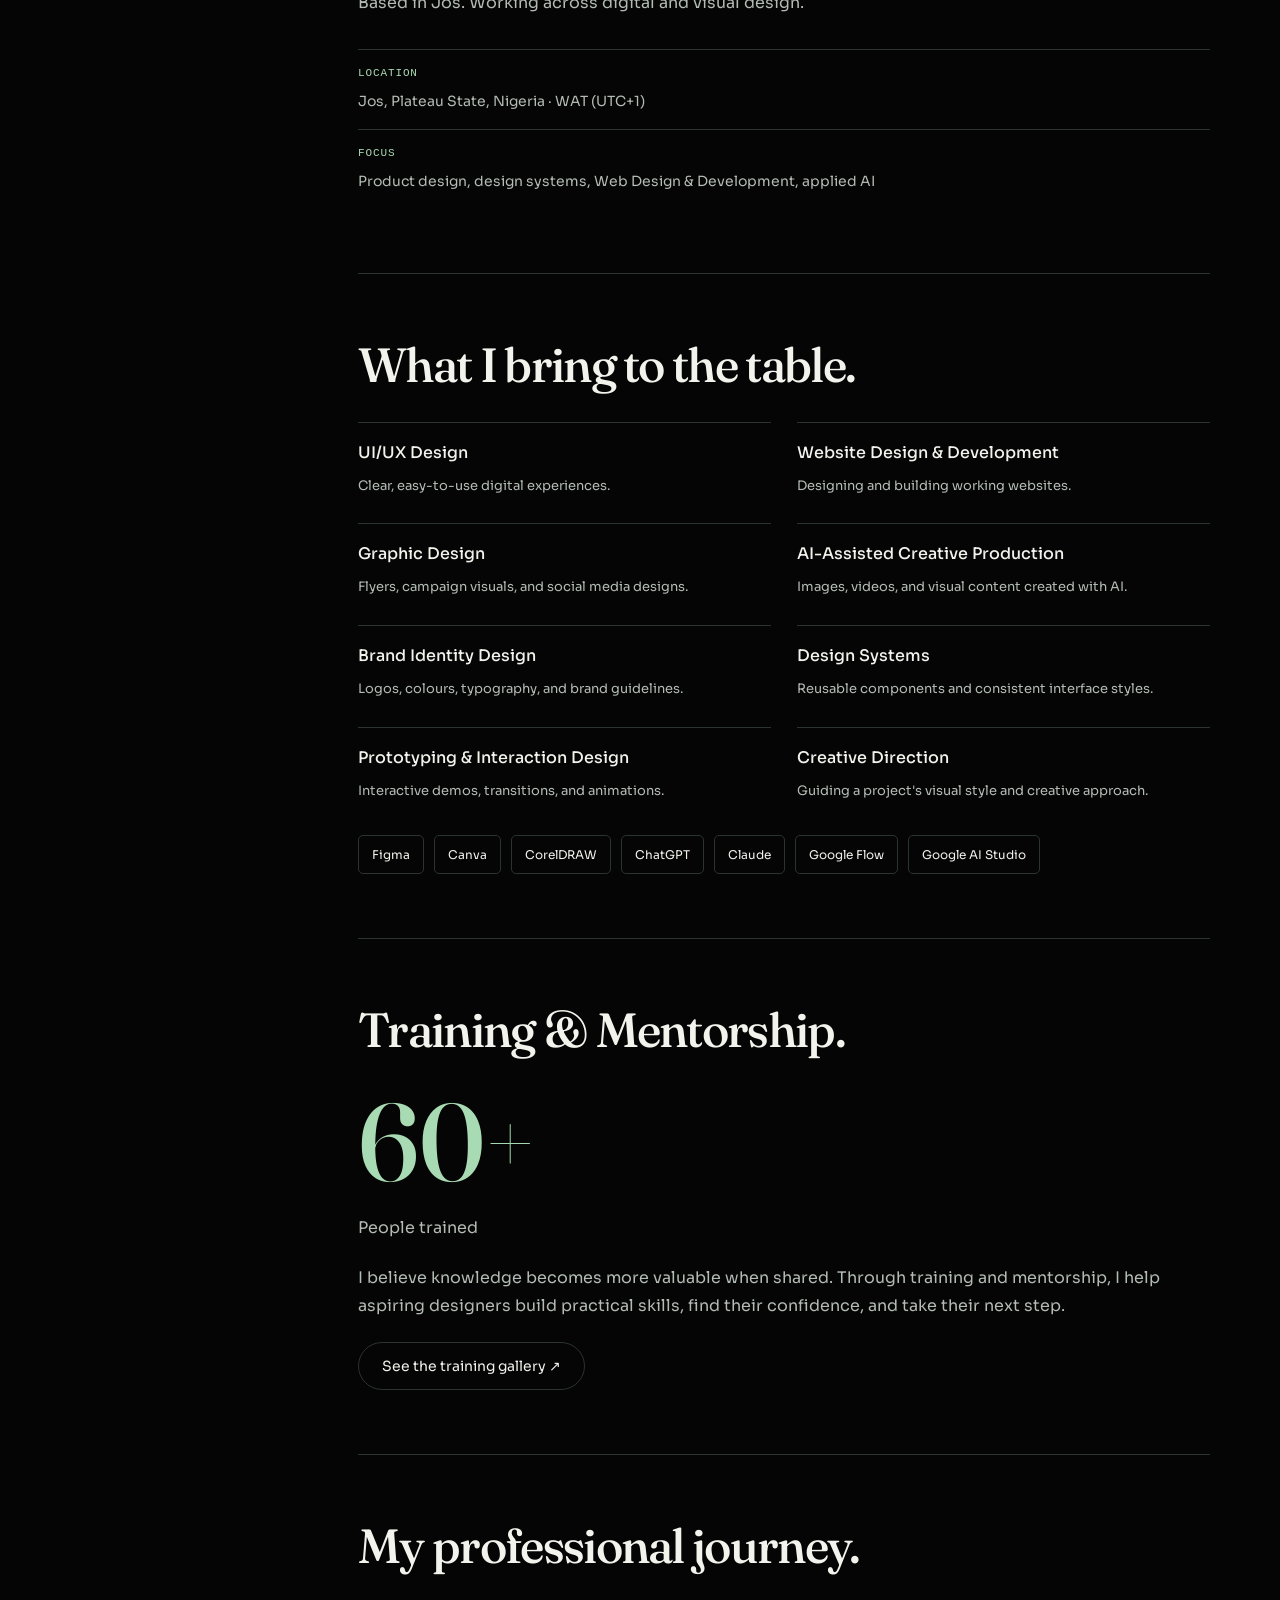
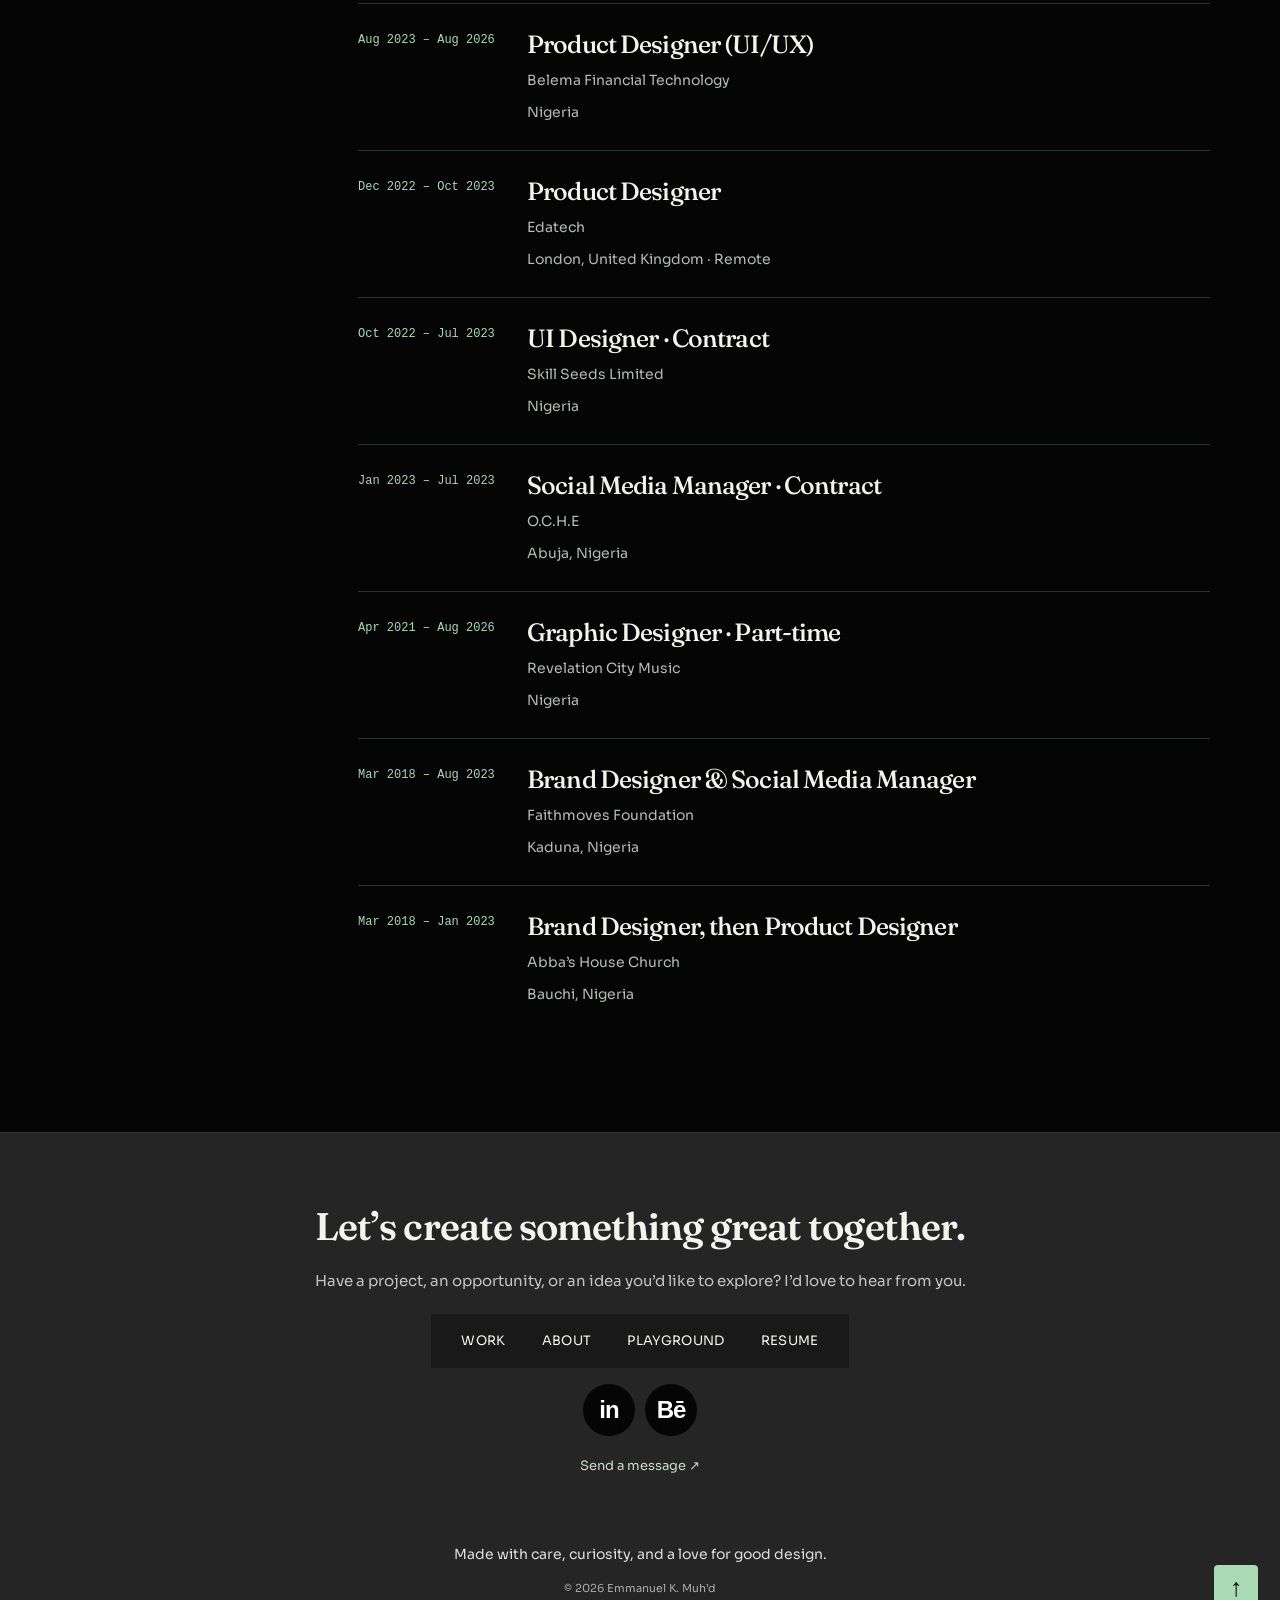
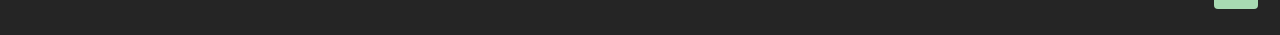
==== commit a2283b74: "Add homepage journey and move graphic designs to Playground" ====
--- a/about.html
+++ b/about.html
@@ -27,7 +27,7 @@
       <nav id="navigation" aria-label="Main navigation">
         <a href="/#work">Work</a>
         <a href="/about.html" aria-current="page">About</a>
-        <a href="/#flyers">Flyer designs</a>
+        <a href="/playground.html">Playground</a>
         <a href="/#contact">Contact</a>
       </nav>
     </div>
@@ -110,7 +110,7 @@
     <nav class="sf-nav" aria-label="Footer navigation">
       <a href="/#work">Work</a>
       <a href="/about.html">About</a>
-      <a href="/#flyers">Flyer designs</a>
+      <a href="/playground.html">Playground</a>
       <a id="footerCV" hidden>Resume</a>
     </nav>
     <div class="sf-socials" id="social"></div>
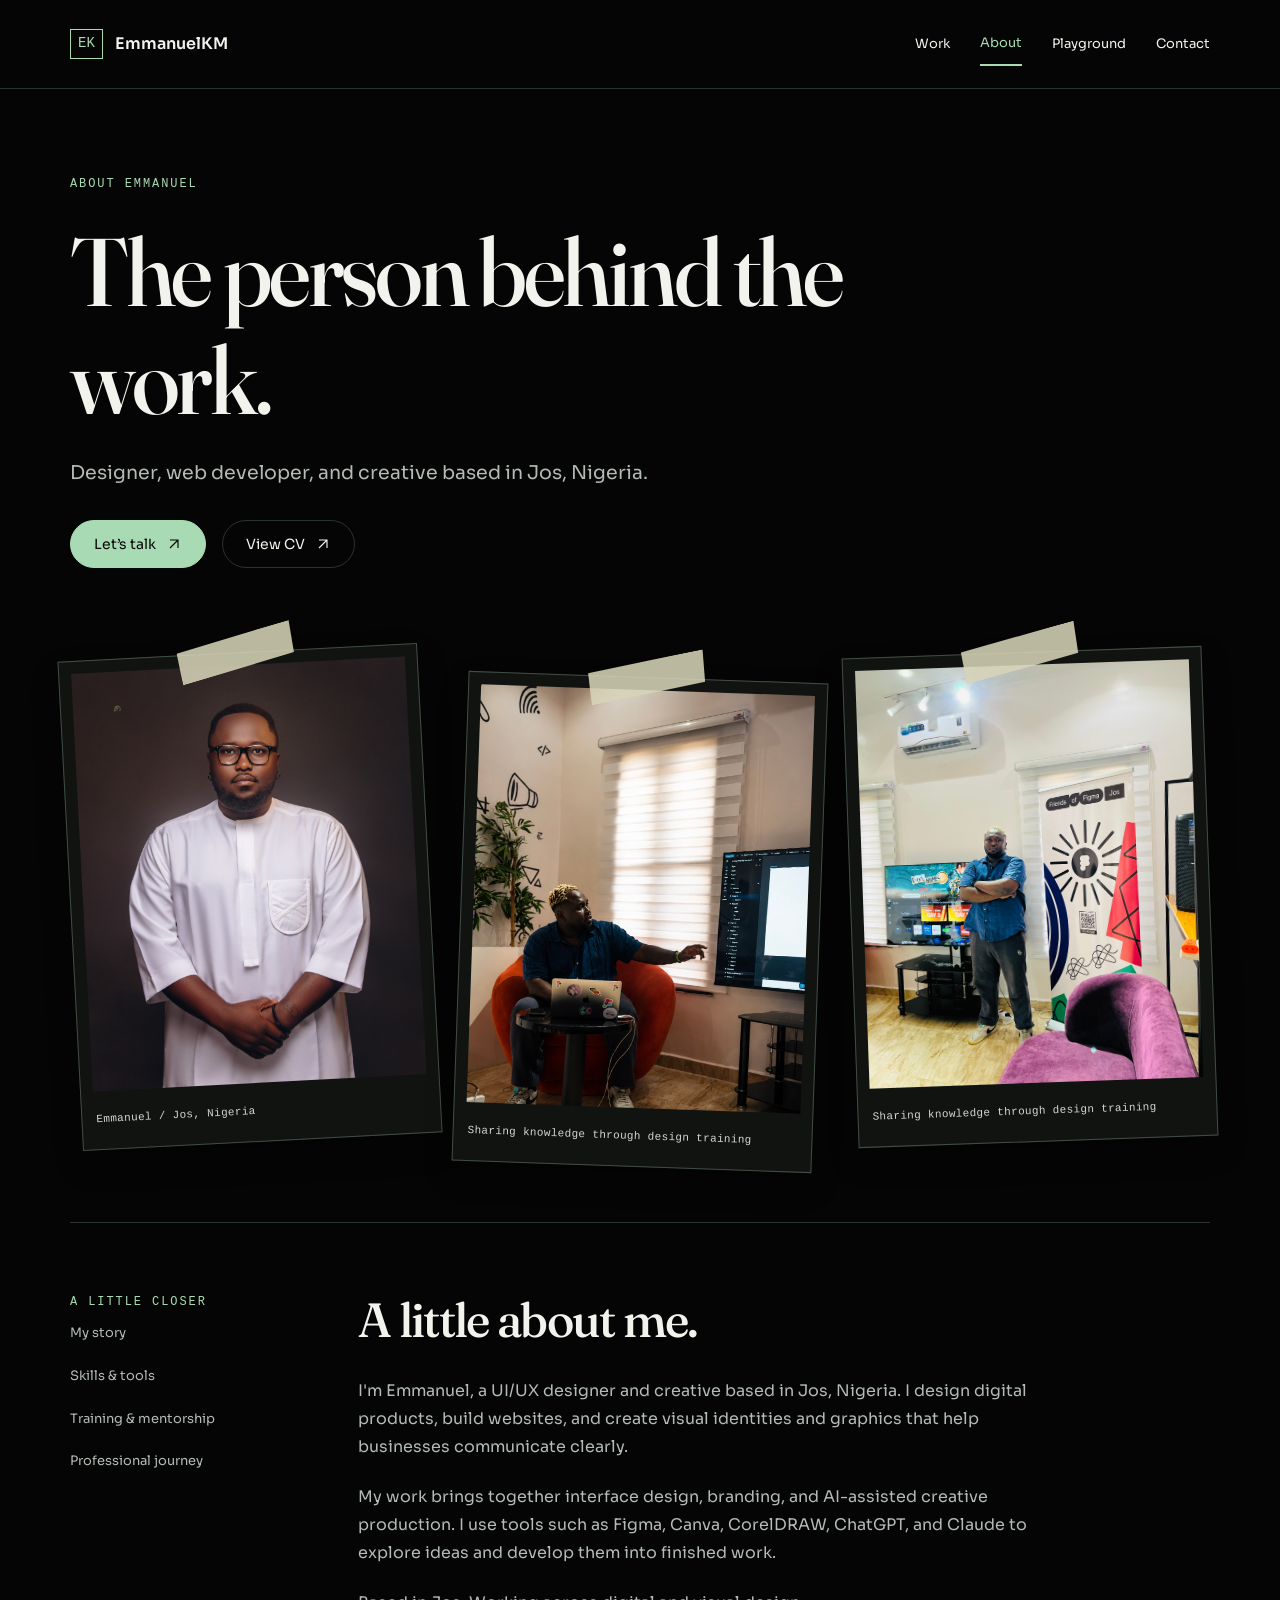
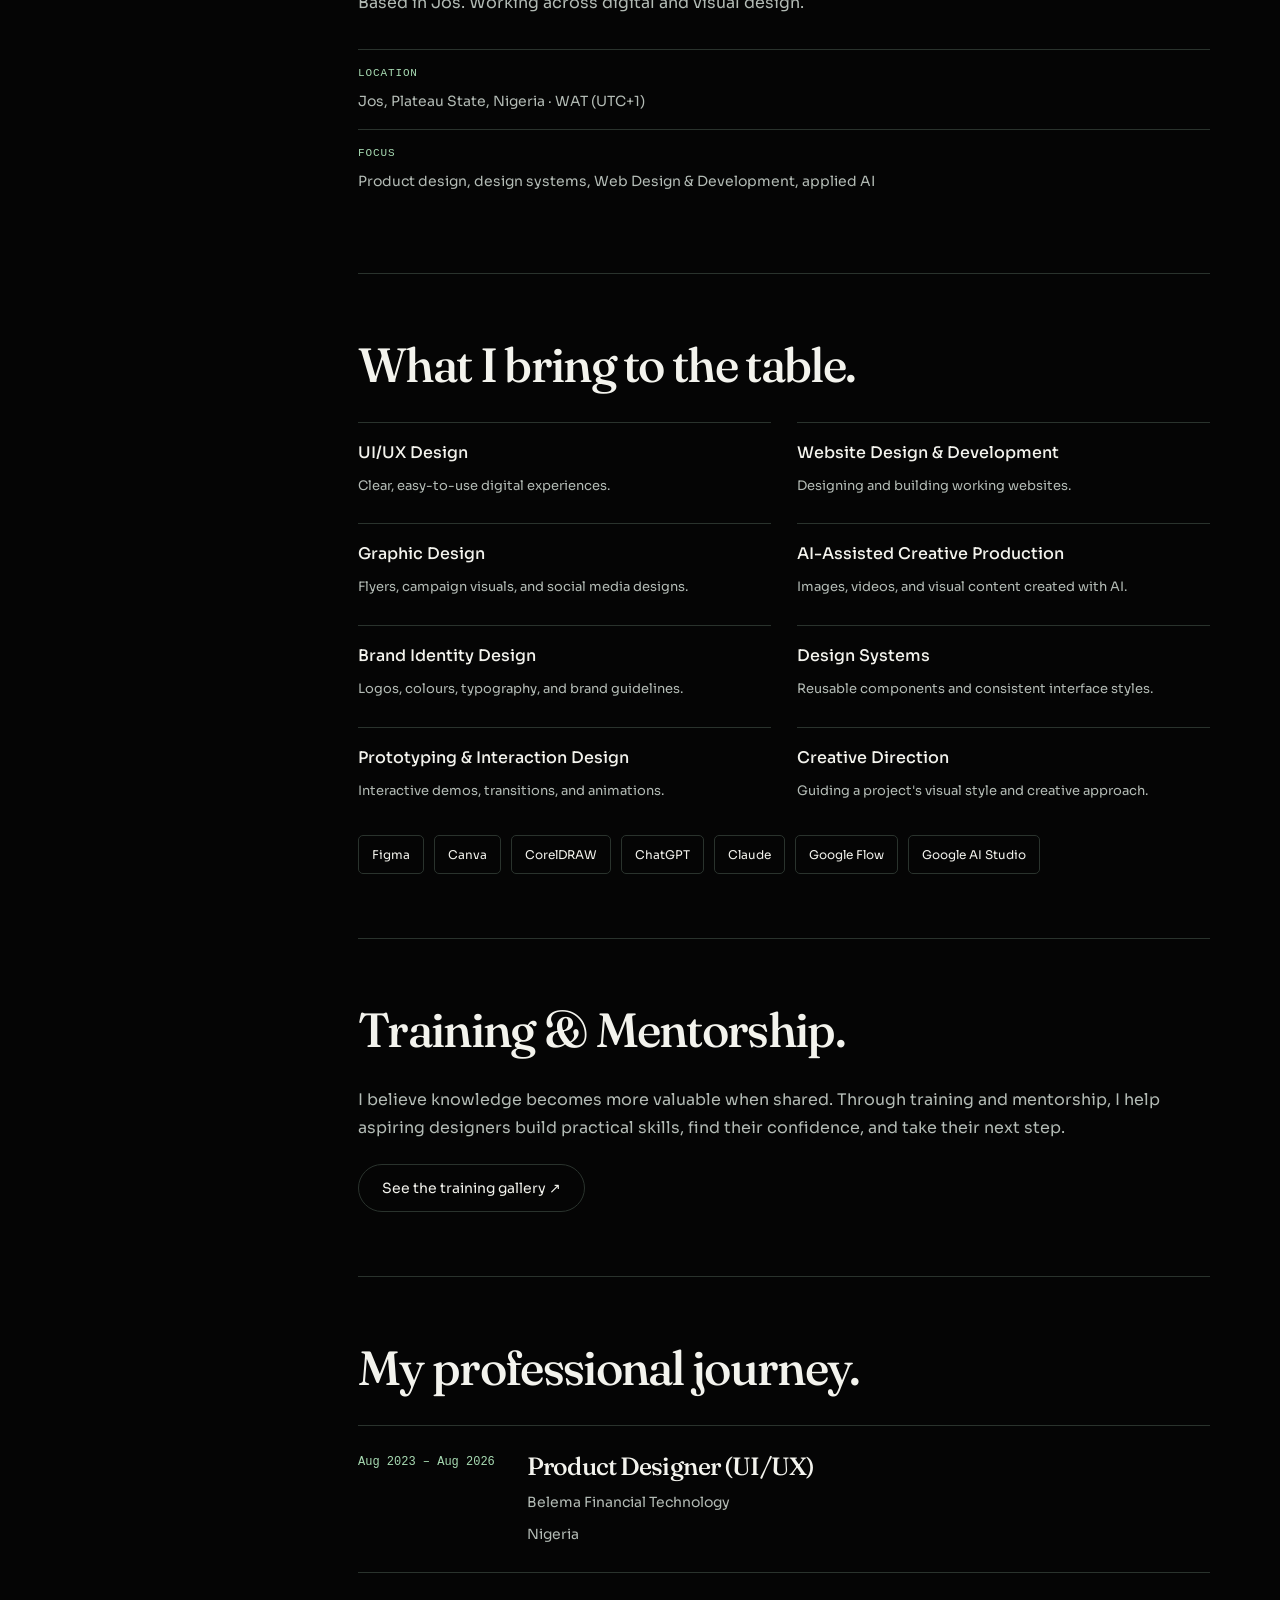
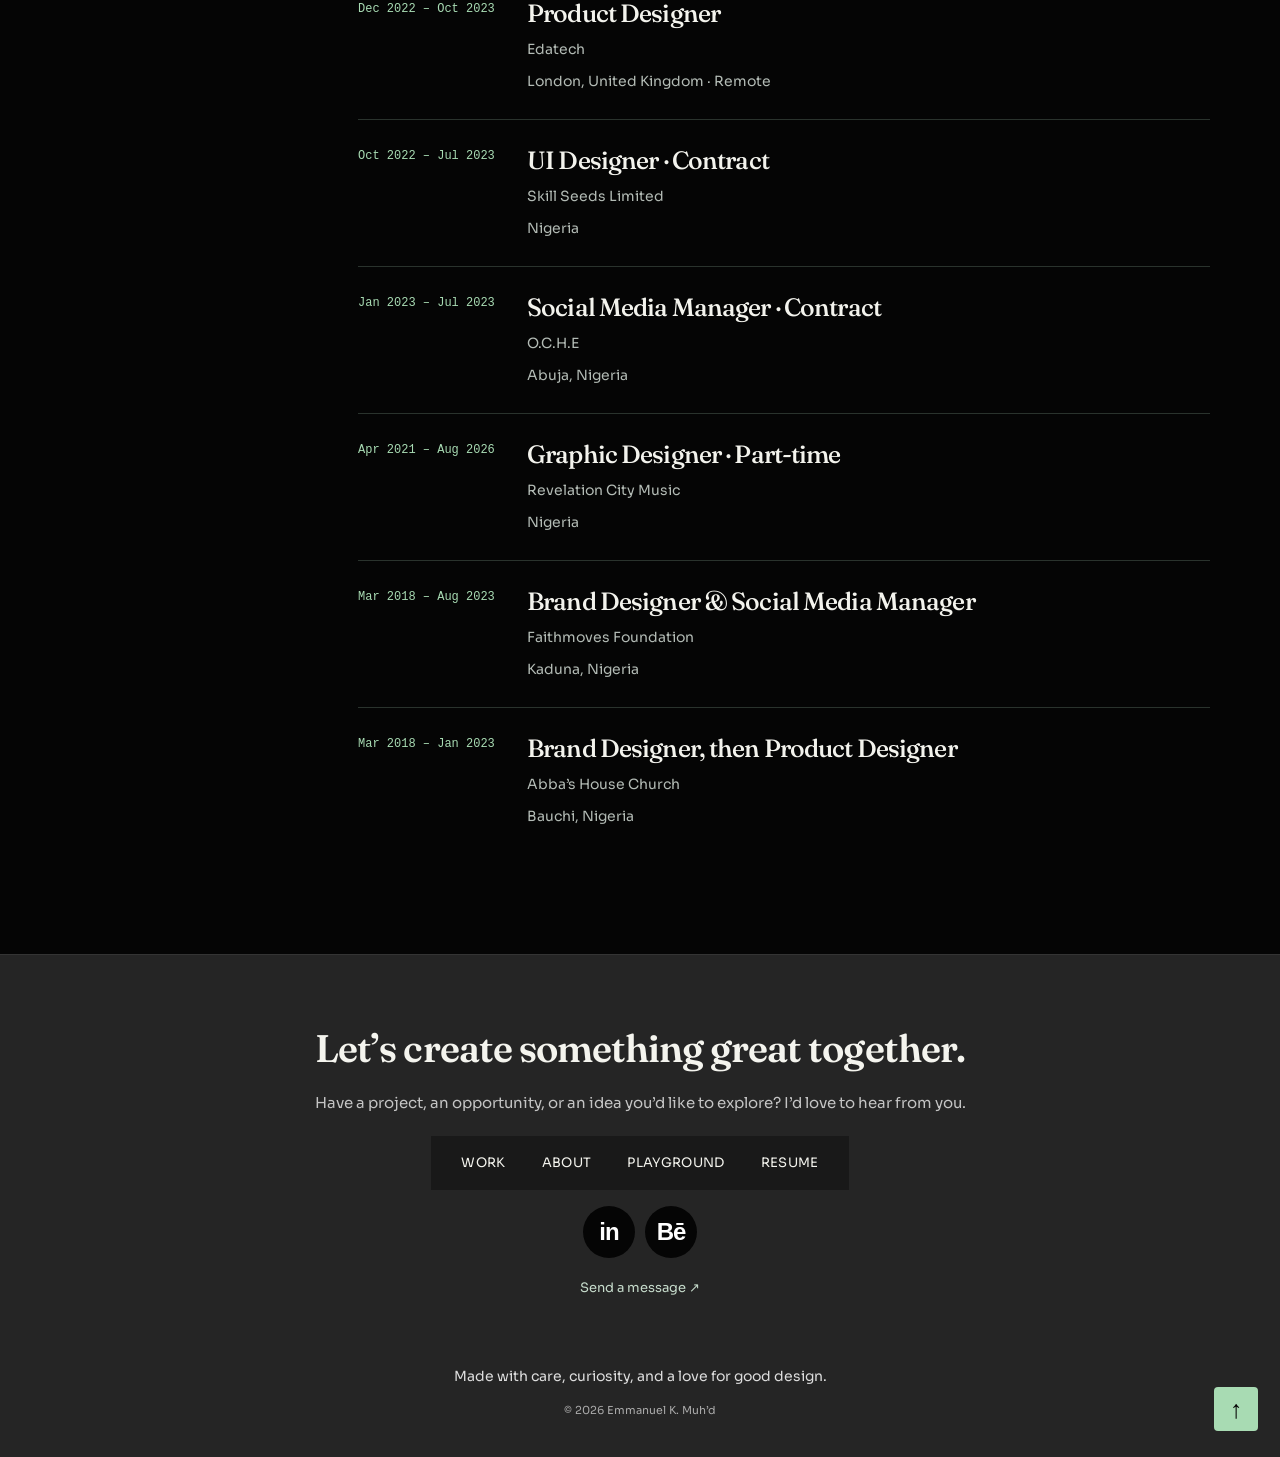
==== commit 931bb17b: "Unify mobile headers and improve hero button placement" ====
--- a/about.html
+++ b/about.html
@@ -23,7 +23,7 @@
         <span id="brandName">EmmanuelKM</span>
       </a>
       <button class="menu" id="menu"
-        aria-expanded="false" aria-controls="navigation">Menu</button>
+        aria-expanded="false" aria-controls="navigation"><span>Menu</span><svg width="20" height="20" viewBox="0 0 24 24" fill="none" stroke="currentColor" stroke-width="1.6" aria-hidden="true" focusable="false"><path d="M4 7h16M4 12h16M4 17h16"/></svg></button>
       <nav id="navigation" aria-label="Main navigation">
         <a href="/#work">Work</a>
         <a href="/about.html" aria-current="page">About</a>
@@ -41,8 +41,8 @@
         Designer, web developer, and creative based in Jos, Nigeria.
       </p>
       <div class="actions">
-        <a class="button primary" href="/#contact">Let’s talk ↗</a>
-        <a class="button" id="cv" hidden>View CV ↗</a>
+        <a class="button primary" href="/#contact"><span>Let’s talk</span><svg class="button-arrow" width="16" height="16" viewBox="0 0 24 24" fill="none" stroke="currentColor" stroke-width="1.7" aria-hidden="true" focusable="false"><path d="M6 18L18 6M6 6h12v12"/></svg></a>
+        <a class="button" id="cv" hidden><span>View CV</span><svg class="button-arrow" width="16" height="16" viewBox="0 0 24 24" fill="none" stroke="currentColor" stroke-width="1.7" aria-hidden="true" focusable="false"><path d="M6 18L18 6M6 6h12v12"/></svg></a>
       </div>
       <div class="photos" id="photos"></div>
     </section>
@@ -125,7 +125,7 @@
 </footer>
 
 
-  <script id="initialData" type="application/json">{"brand": {"initials": "EK", "name": "EmmanuelKM"}, "hero": {"eyebrow": "BASED IN JOS, PLATEAU STATE, NIGERIA · OPEN TO SELECT PROJECTS", "name": "Emmanuel K. Muh’d", "role": "Product & UI/UX designer building interfaces, design systems, and the AI-assisted tools that speed up creative work.", "disciplines": ["UI/UX & Product Design", "Web Design & Development", "AI-Assisted Creative Solutions", "Graphic Design", "Creative Direction & Strategy"], "primaryCta": {"label": "View selected work", "href": "#work"}, "secondaryCta": {"label": "Get in touch", "href": "#contact"}}, "about": {"frameLabel": "Frame — Profile", "bio": ["I'm Emmanuel, a UI/UX designer and creative based in Jos, Nigeria. I design digital products, build websites, and create visual identities and graphics that help businesses communicate clearly.", "My work brings together interface design, branding, and AI-assisted creative production. I use tools such as Figma, Canva, CorelDRAW, ChatGPT, and Claude to explore ideas and develop them into finished work."], "initials": "EK", "photo": "/content/uploads/img_3716-1.jpg", "note": "Based in Jos. Working across digital and visual design.", "sectionTag": "01 — About", "specs": [{"key": "LOCATION", "value": "Jos, Plateau State, Nigeria · WAT (UTC+1)"}, {"key": "FOCUS", "value": "Product design, design systems, Web Design & Development, applied AI"}], "title": "A little about me.", "frameRatio": "4:5"}, "work": {"sectionTag": "02 — Selected work", "title": "Selected Projects", "note": "A selection of websites and digital experiences I've designed.", "items": [{"frame": "FRAME 01", "published": true, "title": "Ineba Gogo MFB", "tags": ["Fintech", "Design systems"], "caseStudy": {"role": "Website Designer — responsible for the website’s visual design and interface layouts.", "problem": "Ineba Gogo Microfinance Bank needed a new website where prospective customers could find the business, understand its services, and learn how to open an account. The design needed to introduce the bank clearly and make its personal and business banking offerings easy to explore.", "decisions": "I organised the content into distinct sections covering the bank, its services, its values, and its banking products. This gives visitors a clear path from learning about the business to exploring a relevant service.\n\nThe interface combines dark backgrounds, lighter content sections, and bright accents to distinguish information and highlight calls to action. Product cards separate personal and business banking, while icons support the service descriptions and values.\n\nOn mobile, the content follows a single-column layout with stacked cards and a compact navigation menu.", "result": "The new website gave people a place to discover the bank, understand what it offers, and find a route to opening an account. It established an online presence that supports both learning about the business and taking the next step towards becoming a customer.", "gallery": [{"image": "/content/uploads/img_1887.jpg", "caption": "Mobile overview introducing the bank and its financial services"}, {"image": "/content/uploads/img_1888.jpg", "caption": "Core values presented as individual cards on mobile."}, {"image": "/content/uploads/img_1889.jpg", "caption": "Mobile product cards for exploring personal and business banking."}]}, "link": "https://igmfb.com/", "image": "/content/uploads/screenshot-2026-09-25-at-11.08.40 am.png", "description": "A new website for Ineba Gogo Microfinance Bank, helping visitors discover the bank, understand its services, and take the next step towards opening an account.", "category": "UI/UX & PRODUCT"}, {"frame": "FRAME 02", "category": "FINTECH WEBSITE DESIGN ", "title": "Belema Fintech Website", "description": "I designed the Belema Fintech website to showcase its payment solutions and build confidence with potential business clients. The design pairs a dark interface with vibrant lime accents, bold typography, and technology-inspired imagery to create a modern visual identity. Clear navigation, prominent trust indicators, and a focused “Talk to Sales” call to action help visitors explore the company’s offerings and connect with its team.", "tags": ["Fintech", "Website design"], "link": "https://belemafintech.com/", "image": "/content/uploads/screenshot-2026-09-25-at-12.29.29 pm.png"}, {"frame": "FRAME 03", "category": "AI & GRAPHIC DESIGN", "title": "Generative brand toolkit", "description": "An internal tool that turns a brand's tokens into on-demand social templates, pairing a layout model with a human-in-the-loop review step.", "tags": ["AI tooling", "Brand systems"], "link": "#contact", "published": false}, {"frame": "FRAME 04", "category": "CREATIVE DIRECTION", "title": "Product launch direction", "description": "Creative direction for a fintech product launch — naming, visual system, and the campaign that introduced it to market.", "tags": ["Strategy", "Campaign"], "link": "#contact", "published": false}]}, "skills": {"sectionTag": "Skills & tools", "title": "What I do. What I use.", "note": "Design, development, and creative production.", "groups": [{"name": "My skills", "swatch": "accent", "items": [{"label": "UI/UX Design", "tag": "Clear, easy-to-use digital experiences."}, {"label": "Website Design & Development", "tag": "Designing and building working websites."}, {"label": "Graphic Design", "tag": "Flyers, campaign visuals, and social media designs."}, {"label": "AI-Assisted Creative Production", "tag": "Images, videos, and visual content created with AI."}, {"label": "Brand Identity Design", "tag": "Logos, colours, typography, and brand guidelines."}, {"label": "Design Systems", "tag": "Reusable components and consistent interface styles."}, {"label": "Prototyping & Interaction Design", "tag": "Interactive demos, transitions, and animations."}, {"label": "Creative Direction", "tag": "Guiding a project's visual style and creative approach."}]}, {"name": "Tools I use", "swatch": "accent", "items": [{"label": "Figma", "tag": "Figma"}, {"label": "Canva", "tag": "Canva"}, {"label": "CorelDRAW", "tag": "CorelDRAW"}, {"label": "ChatGPT", "tag": "ChatGPT"}, {"label": "Claude", "tag": "Claude"}, {"label": "Google Flow", "tag": "Google Flow"}, {"label": "Google AI Studio", "tag": "Google AI Studio"}]}]}, "contact": {"sectionTag": "04 — Contact", "title": "Let's build something worth shipping.", "email": "ekamcy@gmail.com", "links": [{"label": "Instagram", "href": "#"}, {"label": "X / Twitter", "href": "#"}, {"label": "LinkedIn", "href": "https://www.linkedin.com/in/emmanuel-k-b25b15231"}, {"label": "Behance", "href": "https://www.behance.net/elkamcy"}], "status": "OPEN TO SELECT PROJECTS", "copyright": "© 2026 Emmanuel K. Muh’d", "cv": "/content/uploads/emmanuel_kamal_muhammed_cv.pdf", "phone": "+234 813 040 0445"}, "flyers": {"items": [{"image": "/content/uploads/mauludd.png", "title": "Maulud Flyer Design"}]}, "training": {"title": "Training & Mentorship.", "count": 60, "showPlus": true, "introduction": "I believe knowledge becomes more valuable when shared. Through training and mentorship, I help aspiring designers build practical skills, find their confidence, and take their next step.", "photos": [{"focus": "center", "image": "/content/uploads/47ef7b2b-fc54-4b06-a80f-74c30d56b724.jpg"}, {"focus": "center", "image": "/content/uploads/img_0633.jpg"}, {"focus": "center", "image": "/content/uploads/59e5b7ad-2c59-4bef-b345-a58ae338b1af.jpg"}, {"focus": "center", "image": "/content/uploads/img_1878.jpg"}, {"focus": "center", "image": "/content/uploads/img_1879.jpg"}, {"focus": "center", "image": "/content/uploads/img_1880.jpg"}]}, "aboutPage": {"title": "The person behind the work.", "eyebrow": "ABOUT EMMANUEL", "intro": "Designer, web developer, and creative based in Jos, Nigeria.", "storyTitle": "A little about me.", "chapters": [], "photos": [{"image": "/content/uploads/img_3716-1.jpg", "caption": "Emmanuel / Jos, Nigeria", "focus": "center"}, {"image": "/content/uploads/47ef7b2b-fc54-4b06-a80f-74c30d56b724.jpg", "caption": "Sharing knowledge through design training", "focus": "center"}, {"image": "/content/uploads/img_0633.jpg", "caption": "Sharing knowledge through design training", "focus": "center"}], "experience": [{"company": "Belema Financial Technology", "role": "Product Designer (UI/UX)", "dates": "Aug 2023 – Aug 2026", "location": "Nigeria"}, {"company": "Edatech", "role": "Product Designer", "dates": "Dec 2022 – Oct 2023", "location": "London, United Kingdom · Remote"}, {"company": "Skill Seeds Limited", "role": "UI Designer · Contract", "dates": "Oct 2022 – Jul 2023", "location": "Nigeria"}, {"company": "O.C.H.E", "role": "Social Media Manager · Contract", "dates": "Jan 2023 – Jul 2023", "location": "Abuja, Nigeria"}, {"company": "Revelation City Music", "role": "Graphic Designer · Part-time", "dates": "Apr 2021 – Aug 2026", "location": "Nigeria"}, {"company": "Faithmoves Foundation", "role": "Brand Designer & Social Media Manager", "dates": "Mar 2018 – Aug 2023", "location": "Kaduna, Nigeria"}, {"company": "Abba’s House Church", "role": "Brand Designer, then Product Designer", "dates": "Mar 2018 – Jan 2023", "location": "Bauchi, Nigeria"}]}}</script>
+  <script id="initialData" type="application/json">{"brand": {"initials": "EK", "name": "EmmanuelKM"}, "hero": {"eyebrow": "PRODUCT & UI/UX DESIGNER", "name": "Emmanuel K. Muh’d", "role": "I’m Emmanuel, a designer and web developer based in Jos, Nigeria. With 7+ years across product and brand design, I turn ideas into clear interfaces, working websites, and thoughtful visual experiences.", "disciplines": ["UI/UX & Product Design", "Web Design & Development", "AI-Assisted Creative Solutions", "Graphic Design", "Creative Direction & Strategy"], "primaryCta": {"label": "View selected work", "href": "#work"}, "secondaryCta": {"label": "Let’s talk", "href": "#contact"}, "headline": "I make digital experiences feel simple.", "photo": "/content/uploads/img_3716-1.jpg", "photoFocus": "top", "signature": "Hello, I’m Emmanuel!", "companies": ["Belema Fintech", "Edatech", "Skill Seeds", "Revelation City Music"]}, "work": {"sectionTag": "02 — Selected work", "title": "Selected Projects", "note": "A selection of websites and digital experiences I've designed.", "items": [{"frame": "FRAME 01", "published": true, "title": "Ineba Gogo MFB", "tags": ["Fintech", "Design systems"], "caseStudy": {"role": "Website Designer — responsible for the website’s visual design and interface layouts.", "problem": "Ineba Gogo Microfinance Bank needed a new website where prospective customers could find the business, understand its services, and learn how to open an account. The design needed to introduce the bank clearly and make its personal and business banking offerings easy to explore.", "decisions": "I organised the content into distinct sections covering the bank, its services, its values, and its banking products. This gives visitors a clear path from learning about the business to exploring a relevant service.\n\nThe interface combines dark backgrounds, lighter content sections, and bright accents to distinguish information and highlight calls to action. Product cards separate personal and business banking, while icons support the service descriptions and values.\n\nOn mobile, the content follows a single-column layout with stacked cards and a compact navigation menu.", "result": "The new website gave people a place to discover the bank, understand what it offers, and find a route to opening an account. It established an online presence that supports both learning about the business and taking the next step towards becoming a customer.", "gallery": [{"image": "/content/uploads/img_1887.jpg", "caption": "Mobile overview introducing the bank and its financial services"}, {"image": "/content/uploads/img_1888.jpg", "caption": "Core values presented as individual cards on mobile."}, {"image": "/content/uploads/img_1889.jpg", "caption": "Mobile product cards for exploring personal and business banking."}]}, "link": "https://igmfb.com/", "image": "/content/uploads/screenshot-2026-09-25-at-11.08.40 am.png", "description": "A new website for Ineba Gogo Microfinance Bank, helping visitors discover the bank, understand its services, and take the next step towards opening an account.", "category": "UI/UX & PRODUCT"}, {"frame": "FRAME 02", "category": "FINTECH WEBSITE DESIGN ", "title": "Belema Fintech Website", "description": "I designed the Belema Fintech website to showcase its payment solutions and build confidence with potential business clients. The design pairs a dark interface with vibrant lime accents, bold typography, and technology-inspired imagery to create a modern visual identity. Clear navigation, prominent trust indicators, and a focused “Talk to Sales” call to action help visitors explore the company’s offerings and connect with its team.", "tags": ["Fintech", "Website design"], "link": "https://belemafintech.com/", "image": "/content/uploads/screenshot-2026-09-25-at-12.29.29 pm.png"}, {"frame": "FRAME 03", "category": "AI & GRAPHIC DESIGN", "title": "Generative brand toolkit", "description": "An internal tool that turns a brand's tokens into on-demand social templates, pairing a layout model with a human-in-the-loop review step.", "tags": ["AI tooling", "Brand systems"], "link": "#contact", "published": false}, {"frame": "FRAME 04", "category": "CREATIVE DIRECTION", "title": "Product launch direction", "description": "Creative direction for a fintech product launch — naming, visual system, and the campaign that introduced it to market.", "tags": ["Strategy", "Campaign"], "link": "#contact", "published": false}]}, "contact": {"sectionTag": "04 — Contact", "title": "Let’s create something great together.", "email": "ekamcy@gmail.com", "links": [{"label": "Instagram", "href": "#"}, {"label": "X / Twitter", "href": "#"}, {"label": "LinkedIn", "href": "https://www.linkedin.com/in/emmanuel-k-b25b15231"}, {"label": "Behance", "href": "https://www.behance.net/elkamcy"}], "status": "OPEN TO SELECT PROJECTS", "copyright": "© 2026 Emmanuel K. Muh’d", "cv": "/content/uploads/emmanuel_kamal_muhammed_cv.pdf", "phone": "+234 813 040 0445", "footerIntro": "Have a project, an opportunity, or an idea you’d like to explore? I’d love to hear from you.", "footerSignoff": "Made with care, curiosity, and a love for good design."}, "training": {"title": "Training & Mentorship.", "count": 60, "showPlus": true, "introduction": "I believe knowledge becomes more valuable when shared. Through training and mentorship, I help aspiring designers build practical skills, find their confidence, and take their next step.", "photos": [{"focus": "center", "image": "/content/uploads/47ef7b2b-fc54-4b06-a80f-74c30d56b724.jpg"}, {"focus": "center", "image": "/content/uploads/img_0633.jpg"}, {"focus": "center", "image": "/content/uploads/59e5b7ad-2c59-4bef-b345-a58ae338b1af.jpg"}, {"focus": "center", "image": "/content/uploads/img_1878.jpg"}, {"focus": "center", "image": "/content/uploads/img_1879.jpg"}, {"focus": "center", "image": "/content/uploads/img_1880.jpg"}]}, "homeJourney": {"enabled": true, "title": "My Professional Journey", "limit": 2, "linkLabel": "See full work experience", "stats": [{"value": "2", "label": "Featured projects"}, {"value": "60+", "label": "People trained"}, {"value": "1", "label": "Flyer designs"}, {"value": "7", "label": "Organisations worked with"}]}, "about": {"frameLabel": "Frame — Profile", "bio": ["I'm Emmanuel, a UI/UX designer and creative based in Jos, Nigeria. I design digital products, build websites, and create visual identities and graphics that help businesses communicate clearly.", "My work brings together interface design, branding, and AI-assisted creative production. I use tools such as Figma, Canva, CorelDRAW, ChatGPT, and Claude to explore ideas and develop them into finished work."], "initials": "EK", "photo": "/content/uploads/img_3716-1.jpg", "note": "Based in Jos. Working across digital and visual design.", "sectionTag": "01 — About", "specs": [{"key": "LOCATION", "value": "Jos, Plateau State, Nigeria · WAT (UTC+1)"}, {"key": "FOCUS", "value": "Product design, design systems, Web Design & Development, applied AI"}], "title": "A little about me.", "frameRatio": "4:5"}, "aboutPage": {"title": "The person behind the work.", "eyebrow": "ABOUT EMMANUEL", "intro": "Designer, web developer, and creative based in Jos, Nigeria.", "storyTitle": "A little about me.", "chapters": [], "photos": [{"image": "/content/uploads/img_3716-1.jpg", "caption": "Emmanuel / Jos, Nigeria", "focus": "center"}, {"image": "/content/uploads/47ef7b2b-fc54-4b06-a80f-74c30d56b724.jpg", "caption": "Sharing knowledge through design training", "focus": "center"}, {"image": "/content/uploads/img_0633.jpg", "caption": "Sharing knowledge through design training", "focus": "center"}], "experience": [{"company": "Belema Financial Technology", "role": "Product Designer (UI/UX)", "dates": "Aug 2023 – Aug 2026", "location": "Nigeria"}, {"company": "Edatech", "role": "Product Designer", "dates": "Dec 2022 – Oct 2023", "location": "London, United Kingdom · Remote"}, {"company": "Skill Seeds Limited", "role": "UI Designer · Contract", "dates": "Oct 2022 – Jul 2023", "location": "Nigeria"}, {"company": "O.C.H.E", "role": "Social Media Manager · Contract", "dates": "Jan 2023 – Jul 2023", "location": "Abuja, Nigeria"}, {"company": "Revelation City Music", "role": "Graphic Designer · Part-time", "dates": "Apr 2021 – Aug 2026", "location": "Nigeria"}, {"company": "Faithmoves Foundation", "role": "Brand Designer & Social Media Manager", "dates": "Mar 2018 – Aug 2023", "location": "Kaduna, Nigeria"}, {"company": "Abba’s House Church", "role": "Brand Designer, then Product Designer", "dates": "Mar 2018 – Jan 2023", "location": "Bauchi, Nigeria"}]}, "skills": {"sectionTag": "Skills & tools", "title": "What I do. What I use.", "note": "Design, development, and creative production.", "groups": [{"name": "My skills", "swatch": "accent", "items": [{"label": "UI/UX Design", "tag": "Clear, easy-to-use digital experiences."}, {"label": "Website Design & Development", "tag": "Designing and building working websites."}, {"label": "Graphic Design", "tag": "Flyers, campaign visuals, and social media designs."}, {"label": "AI-Assisted Creative Production", "tag": "Images, videos, and visual content created with AI."}, {"label": "Brand Identity Design", "tag": "Logos, colours, typography, and brand guidelines."}, {"label": "Design Systems", "tag": "Reusable components and consistent interface styles."}, {"label": "Prototyping & Interaction Design", "tag": "Interactive demos, transitions, and animations."}, {"label": "Creative Direction", "tag": "Guiding a project's visual style and creative approach."}]}, {"name": "Tools I use", "swatch": "accent", "items": [{"label": "Figma", "tag": "Figma"}, {"label": "Canva", "tag": "Canva"}, {"label": "CorelDRAW", "tag": "CorelDRAW"}, {"label": "ChatGPT", "tag": "ChatGPT"}, {"label": "Claude", "tag": "Claude"}, {"label": "Google Flow", "tag": "Google Flow"}, {"label": "Google AI Studio", "tag": "Google AI Studio"}]}]}, "flyers": {"items": [{"image": "/content/uploads/mauludd.png", "title": "Maulud Flyer Design"}]}}</script>
   <script src="/about.js" defer></script>
 </body>
 </html>
--- a/about.css
+++ b/about.css
@@ -213,3 +213,29 @@
   background:#c2ebca;
   border-color:#c2ebca;
 }
+
+/* mobile-readability-v1 */
+@media(max-width:600px){
+  .photos{
+    display:flex;gap:18px;
+    overflow-x:auto;overflow-y:hidden;
+    scroll-snap-type:x proximity;
+    padding:24px 4px 20px;
+    margin:36px 0 44px;
+  }
+  .photos .photo,
+  .photos .photo:nth-child(2),
+  .photos .photo:nth-child(3){
+    flex:0 0 80%;
+    min-width:0;
+    transform:none;
+    scroll-snap-align:start;
+    padding:10px 10px 0;
+  }
+  .photos .photo figcaption{
+    font-size:13px;
+    line-height:1.6;
+    min-height:54px;
+    overflow-wrap:anywhere;
+  }
+}
--- a/shared-footer.css
+++ b/shared-footer.css
@@ -192,3 +192,82 @@
   #contact.site-footer #footerSignoff {margin-top:42px;font-size:12px}
   #contact.site-footer .sf-top {right:18px;bottom:20px}
 }
+
+/* accessibility-controls-v1 */
+.home-skip{
+  position:fixed;top:12px;left:16px;z-index:10000;
+  padding:12px 18px;background:#a8dbb3;color:#050505;
+  border-radius:6px;text-decoration:none;
+  transform:translateY(-200%);
+}
+.home-skip:focus{transform:translateY(0)}
+#stage{scroll-margin-top:90px}
+#teamsPause{
+  min-height:44px;min-width:44px;
+  padding:10px 16px;touch-action:manipulation;
+}
+@media(prefers-reduced-motion:reduce){
+  html{scroll-behavior:auto!important}
+}
+
+/* mobile-form-readability-v1 */
+@media(max-width:600px){
+  #contact #contactForm input,
+  #contact #contactForm textarea{
+    font-size:16px;
+    min-width:0;
+    max-width:100%;
+    box-sizing:border-box;
+  }
+}
+
+/* mobile-header-polish-v1 */
+.actions .button{
+  display:inline-flex;align-items:center;
+  justify-content:center;gap:10px;
+}
+.button-arrow{flex:none}
+@media(max-width:760px){
+  .topbar .topbar-inner,
+  header .wrap.nav{
+    min-height:74px;
+  }
+  .topbar .brand,
+  header .brand{
+    display:flex;align-items:center;
+    gap:10px;color:#a8dbb3;
+    font-size:16px;font-weight:700;
+    min-width:0;
+  }
+  .topbar #brandName,
+  header #brandName{
+    font-size:16px;
+  }
+  .topbar .brand-mark,
+  header .monogram{
+    box-sizing:border-box;
+    display:inline-flex;align-items:center;justify-content:center;
+    flex:0 0 36px;width:36px;height:36px;
+    padding:0;border:1px solid #a8dbb3;border-radius:2px;
+    color:#a8dbb3;font:600 13px/1 "Sora",sans-serif;
+  }
+  .topbar .mobile-menu-toggle,
+  header .menu{
+    display:inline-flex;align-items:center;justify-content:center;
+    gap:10px;flex-shrink:0;
+    min-height:44px;padding:10px 12px;
+    border:1px solid #39423c;border-radius:5px;
+    background:#050505;color:#f3f3ed;
+    font:400 13px/1.4 "Sora",sans-serif;
+  }
+  #stage .cta-row{
+    order:2;gap:12px;margin:24px 0 0;
+  }
+  #stage #heroPortrait{
+    order:3;margin:32px auto 0;
+  }
+  #stage .cta-row .btn{
+    flex:1 1 145px;
+    min-width:0;min-height:48px;
+  }
+}
